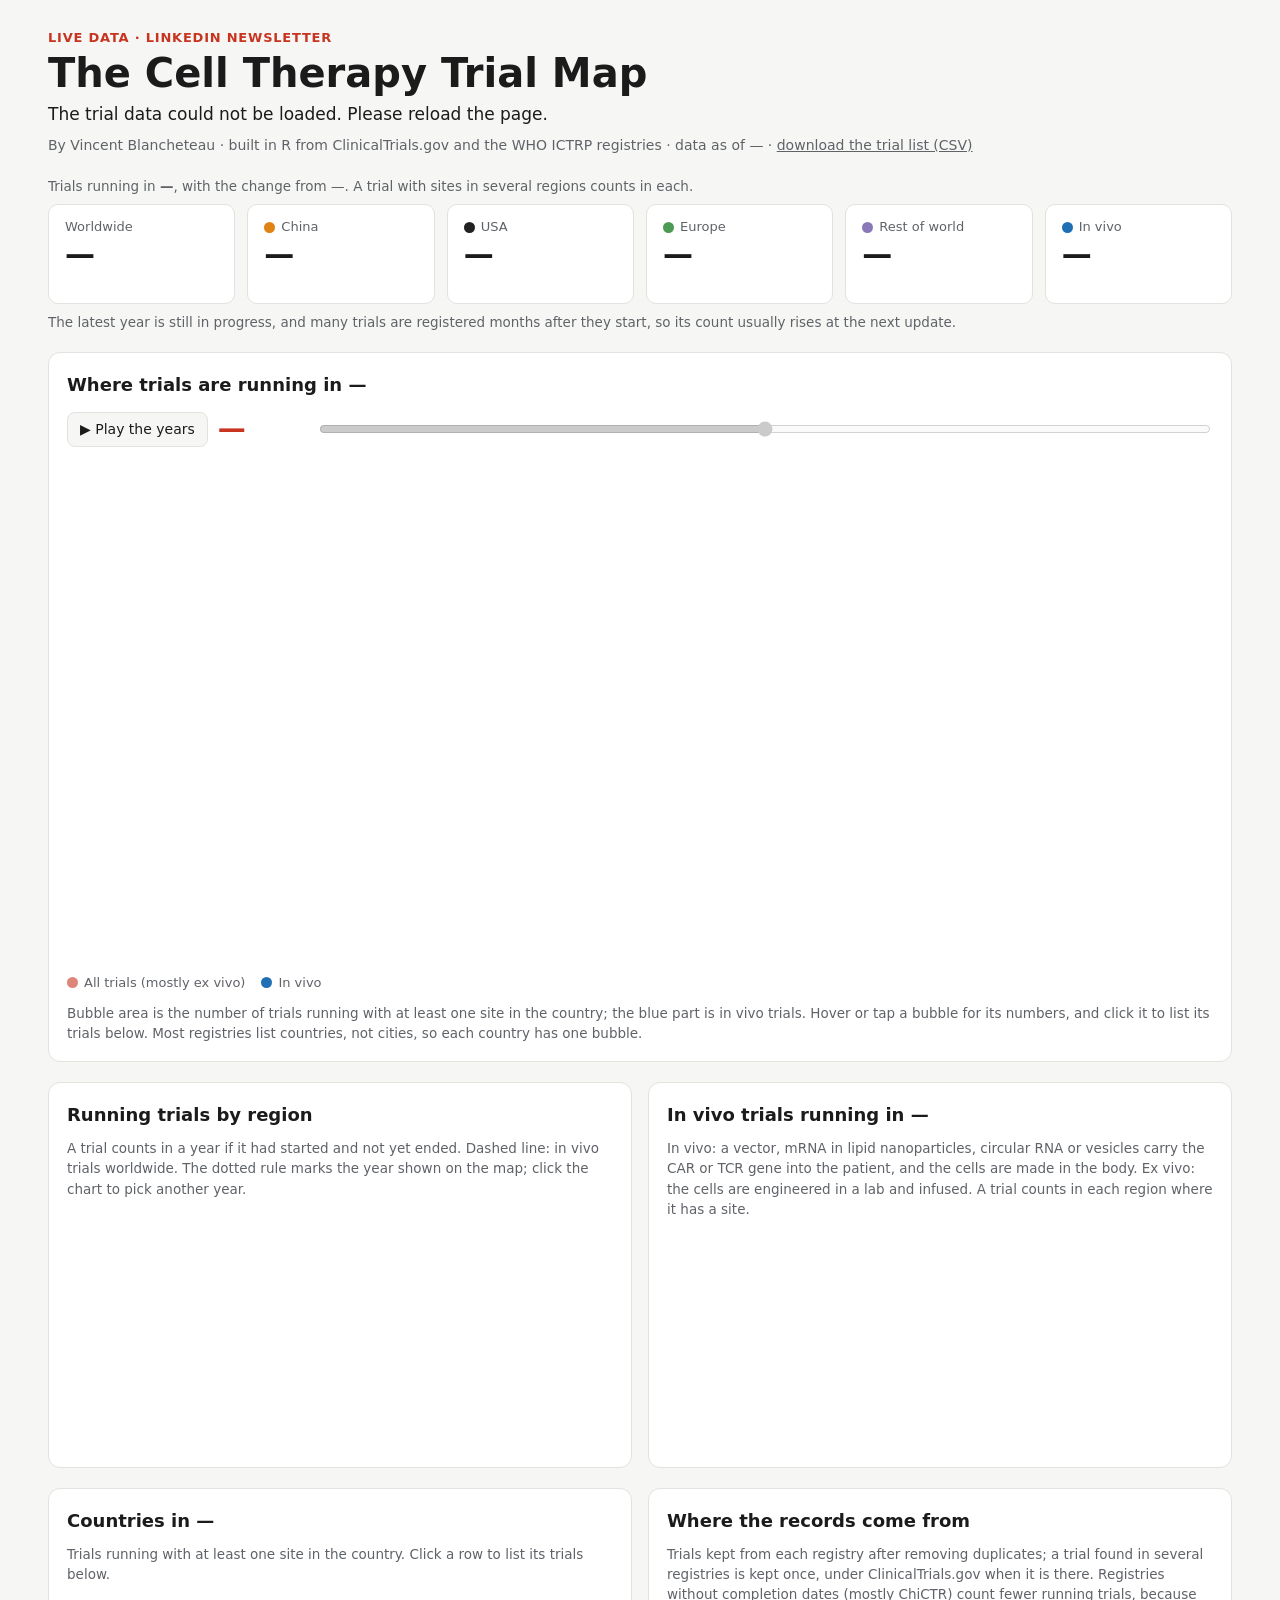
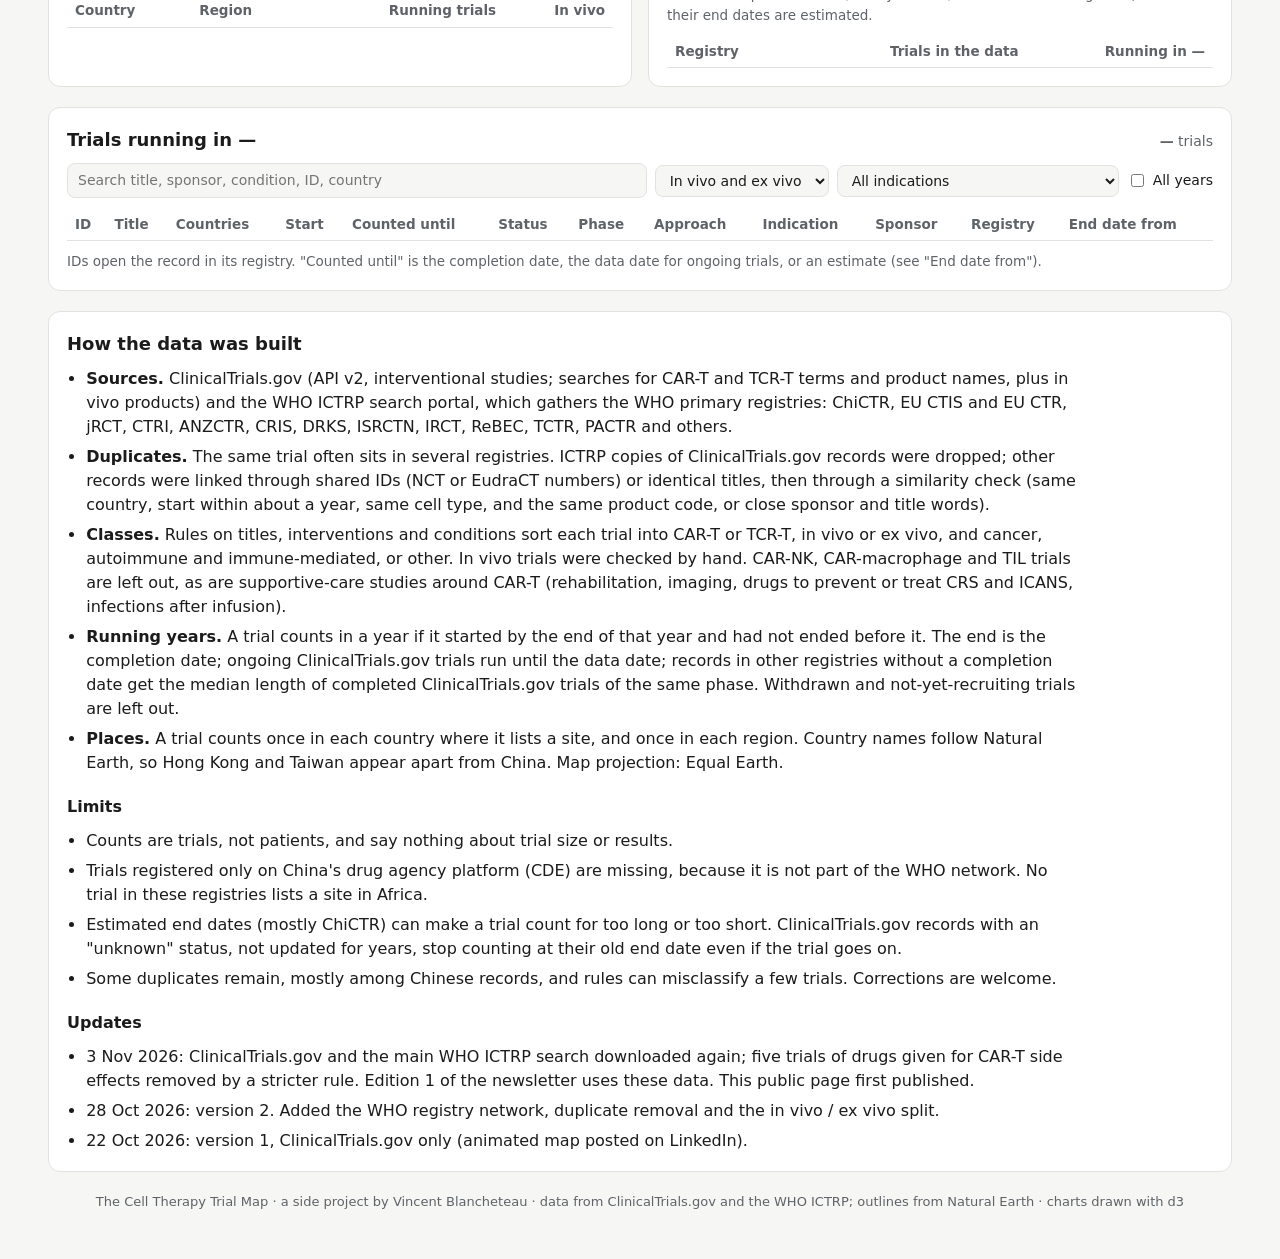
==== index.html @ 8cc2ed51 "Add files via upload" ====
<!doctype html>
<html lang="en">
<head>
<meta charset="utf-8">
<meta name="viewport" content="width=device-width, initial-scale=1, viewport-fit=cover">
<title>The Cell Therapy Trial Map</title>
<meta name="description" content="CAR-T and TCR-T trials worldwide since 2008, from ClinicalTrials.gov and the WHO ICTRP registries: an interactive map, charts and the full trial list, updated monthly.">
<meta property="og:title" content="The Cell Therapy Trial Map – live data">
<meta property="og:description" content="Every CAR-T and TCR-T trial in the map, by year, country and registry. Updated with each edition of the LinkedIn newsletter.">
<meta property="og:type" content="website">
<style>
  :root {
    --bg: #f6f6f4; --panel: #ffffff; --fg: #1b1b1b; --muted: #5f6368; --line: #e2e2df;
    --land: #e5e5e3; --land-pick: #c4c4c0; --grid: #ececea; --axis: #b9b9b5; --tip: #ffffff;
    --all: #c8341f; --invivo: #1f6fb4;
    --china: #e08214; --usa: #222222; --europe: #4d9a54; --row: #8a78b8;
    --shadow: 0 4px 16px rgba(0, 0, 0, .12);
    --font: system-ui, -apple-system, "Segoe UI", Roboto, "Helvetica Neue", Arial, sans-serif;
  }
  @media (prefers-color-scheme: dark) {
    :root {
      --bg: #121212; --panel: #1c1c1c; --fg: #ececec; --muted: #a7a7a7; --line: #333333;
      --land: #2d2d2d; --land-pick: #4a4a4a; --grid: #2a2a2a; --axis: #555555; --tip: #262626;
      --all: #e0573f; --invivo: #4f97d8;
      --china: #f0a04b; --usa: #e2e2e2; --europe: #6cbf74; --row: #a898d6;
      --shadow: 0 4px 16px rgba(0, 0, 0, .5);
    }
  }
  * { box-sizing: border-box; }
  html { -webkit-text-size-adjust: 100%; }
  body { margin: 0; background: var(--bg); color: var(--fg); font-family: var(--font); font-size: 16px; line-height: 1.5; }
  a { color: inherit; }
  .page { max-width: 76rem; margin: 0 auto; padding: 28px 16px 48px; display: grid; gap: 20px; }
  .kicker { margin: 0; color: var(--all); font-weight: 700; font-size: 13px; letter-spacing: .06em; text-transform: uppercase; }
  h1 { margin: 2px 0 6px; font-size: clamp(28px, 4.5vw, 40px); line-height: 1.15; }
  .lede { margin: 0; max-width: 60rem; font-size: 17px; }
  .lede b { font-variant-numeric: tabular-nums; }
  .byline { margin: 8px 0 0; color: var(--muted); font-size: 14px; }
  .byline a { white-space: nowrap; }
  .note { margin: 0; color: var(--muted); font-size: 13.5px; line-height: 1.5; }
  .tiles { display: grid; grid-template-columns: repeat(auto-fit, minmax(min(100%, 9.5rem), 1fr)); gap: 12px; }
  .tile { background: var(--panel); border: 1px solid var(--line); border-radius: 10px; padding: 12px 16px; }
  .tile-label { display: flex; align-items: center; gap: 6px; color: var(--muted); font-size: 13px; }
  .tile-value { font-size: 30px; font-weight: 650; line-height: 1.15; font-variant-numeric: tabular-nums; }
  .tile-delta { color: var(--muted); font-size: 13px; font-variant-numeric: tabular-nums; }
  .card { background: var(--panel); border: 1px solid var(--line); border-radius: 12px; padding: 18px; display: grid; gap: 10px; align-content: start; min-width: 0; }
  .card-head { display: flex; flex-wrap: wrap; justify-content: space-between; align-items: baseline; gap: 8px; }
  h2 { margin: 0; font-size: 18px; font-weight: 650; }
  h3 { margin: 10px 0 0; font-size: 16px; font-weight: 650; }
  .grid2 { display: grid; grid-template-columns: repeat(auto-fit, minmax(min(100%, 24rem), 1fr)); gap: 16px; }
  .controls { display: flex; flex-wrap: wrap; align-items: center; gap: 10px; }
  .btn { font: inherit; font-size: 14px; color: var(--fg); background: var(--bg); border: 1px solid var(--line); border-radius: 8px; padding: 6px 12px; cursor: pointer; }
  .btn:hover { border-color: var(--muted); }
  .year-big { font-size: 28px; font-weight: 700; color: var(--all); font-variant-numeric: tabular-nums; min-width: 3.2em; }
  .range { flex: 1 1 12rem; min-width: 10rem; accent-color: var(--all); }
  .picked { font-size: 14px; color: var(--muted); }
  .picked b { color: var(--fg); }
  h2 .picked { font-size: inherit; color: inherit; }
  .linkbtn { font: inherit; color: var(--fg); background: none; border: 0; padding: 0; text-decoration: underline; cursor: pointer; }
  .map { position: relative; }
  .map svg { display: block; width: 100%; height: auto; }
  .land { fill: var(--land); stroke: var(--panel); stroke-width: .6; }
  .land.is-picked { fill: var(--land-pick); }
  .bub circle { vector-effect: non-scaling-stroke; }
  .legend { display: flex; flex-wrap: wrap; align-items: center; gap: 4px 16px; color: var(--muted); font-size: 13px; }
  .legend span { display: inline-flex; align-items: center; gap: 6px; }
  .sw { display: inline-block; flex: none; width: 11px; height: 11px; border-radius: 50%; }
  .sw-line { display: inline-block; width: 18px; height: 0; border-top: 2.5px solid; }
  .sizes { display: inline-flex; align-items: flex-end; gap: 10px; }
  .tip { position: absolute; z-index: 5; pointer-events: none; display: none; background: var(--tip); border: 1px solid var(--line); border-radius: 8px; box-shadow: var(--shadow); padding: 6px 10px; font-size: 13px; line-height: 1.5; white-space: nowrap; }
  .tip-head { color: var(--muted); }
  .tip-row { display: flex; align-items: center; gap: 6px; font-variant-numeric: tabular-nums; }
  .tip-row .v { margin-left: auto; padding-left: 14px; font-weight: 650; }
  .lines { position: relative; min-height: 240px; }
  .lines svg { display: block; }
  .axis text { fill: var(--muted); font-size: 12px; font-variant-numeric: tabular-nums; }
  .end text { fill: var(--fg); font-size: 12.5px; font-weight: 600; font-variant-numeric: tabular-nums; }
  .gridline { stroke: var(--grid); }
  .baseline { stroke: var(--axis); }
  .rule { stroke: var(--muted); stroke-dasharray: 3 3; }
  .series { fill: none; stroke-width: 2.2; stroke-linecap: round; stroke-linejoin: round; }
  .series.dashed { stroke-dasharray: 5 4; stroke-linecap: butt; }
  .bars { display: grid; gap: 14px; }
  .bar-group { display: grid; gap: 5px; }
  .bar-title { color: var(--muted); font-size: 13px; }
  .bar-row { display: grid; grid-template-columns: minmax(7rem, 12rem) 1fr 2.6rem; align-items: center; gap: 10px; font-size: 14px; }
  .bar-track { height: 12px; }
  .bar { display: block; height: 100%; border-radius: 3px; background: var(--invivo); min-width: 1px; }
  .bar-val { text-align: right; font-variant-numeric: tabular-nums; }
  .scroll { max-height: 26rem; overflow: auto; -webkit-overflow-scrolling: touch; }
  .scroll.tall { max-height: 40rem; }
  table { width: 100%; border-collapse: collapse; font-size: 13.5px; font-variant-numeric: tabular-nums; }
  th { position: sticky; top: 0; z-index: 1; background: var(--panel); text-align: left; font-weight: 600; color: var(--muted); padding: 6px 8px; border-bottom: 1px solid var(--line); white-space: nowrap; }
  td { padding: 6px 8px; border-bottom: 1px solid var(--line); vertical-align: top; }
  .num { text-align: right; }
  .pick tbody tr { cursor: pointer; }
  .pick tbody tr:hover { background: color-mix(in srgb, var(--fg) 5%, transparent); }
  tr.is-picked { background: color-mix(in srgb, var(--all) 12%, transparent); }
  .cellbar { display: inline-block; height: 8px; margin-left: 8px; border-radius: 2px; background: var(--all); opacity: .55; vertical-align: middle; }
  .sort { font: inherit; color: inherit; background: none; border: 0; padding: 0; cursor: pointer; }
  .sort:hover { color: var(--fg); }
  .filters { display: flex; flex-wrap: wrap; align-items: center; gap: 8px; }
  .input { font: inherit; font-size: 14px; color: var(--fg); background: var(--bg); border: 1px solid var(--line); border-radius: 8px; padding: 6px 10px; }
  .search { flex: 1 1 14rem; min-width: 0; }
  .check { display: inline-flex; align-items: center; gap: 6px; font-size: 14px; }
  .count { color: var(--muted); font-size: 14px; }
  .trials { container-type: inline-size; }
  .ttable td:nth-child(2) { min-width: 16rem; max-width: 30rem; }
  .ttable td:nth-child(3) { min-width: 8rem; max-width: 14rem; }
  .ttable td:nth-child(10) { min-width: 10rem; max-width: 16rem; }
  .ttable td:nth-child(4), .ttable td:nth-child(5) { white-space: nowrap; }
  @container (max-width: 46rem) {
    .ttable :is(th, td):is(:nth-child(5), :nth-child(6), :nth-child(7), :nth-child(10), :nth-child(11), :nth-child(12)) { display: none; }
  }
  .method p, .method li { max-width: 62rem; }
  .method p { margin: 0; }
  .method ul { margin: 0; padding-left: 1.2rem; display: grid; gap: 6px; }
  .loading { color: var(--muted); font-size: 14px; }
  footer { color: var(--muted); font-size: 13px; text-align: center; }
  @media (max-width: 560px) {
    .card { padding: 14px; }
    .tile-value { font-size: 26px; }
    .lede { font-size: 16px; }
  }
</style>
</head>
<body>
<main class="page">
  <header id="summary">
    <p class="kicker">Live data · LinkedIn newsletter</p>
    <h1>The Cell Therapy Trial Map</h1>
    <p class="lede" id="lede"><span class="loading">Loading the trial data…</span></p>
    <p class="byline">By Vincent Blancheteau · built in R from ClinicalTrials.gov and the WHO ICTRP registries · data as of <span id="data-date">—</span><span id="newsletter-link" hidden> · <a href="#">subscribe to the newsletter on LinkedIn</a></span> · <a href="data/trials.csv" download>download the trial list (CSV)</a></p>
  </header>

  <section id="figures" aria-label="Running trials">
    <p class="note" style="margin-bottom:8px">Trials running in <b id="w-year">—</b>, with the change from <span id="w-prev">—</span>. A trial with sites in several regions counts in each.</p>
    <div class="tiles">
      <div class="tile"><div class="tile-label">Worldwide</div><div class="tile-value" data-k="world">—</div><div class="tile-delta" data-d="world">&nbsp;</div></div>
      <div class="tile"><div class="tile-label"><i class="sw" style="background:var(--china)"></i>China</div><div class="tile-value" data-k="china">—</div><div class="tile-delta" data-d="china">&nbsp;</div></div>
      <div class="tile"><div class="tile-label"><i class="sw" style="background:var(--usa)"></i>USA</div><div class="tile-value" data-k="usa">—</div><div class="tile-delta" data-d="usa">&nbsp;</div></div>
      <div class="tile"><div class="tile-label"><i class="sw" style="background:var(--europe)"></i>Europe</div><div class="tile-value" data-k="europe">—</div><div class="tile-delta" data-d="europe">&nbsp;</div></div>
      <div class="tile"><div class="tile-label"><i class="sw" style="background:var(--row)"></i>Rest of world</div><div class="tile-value" data-k="rest_of_world">—</div><div class="tile-delta" data-d="rest_of_world">&nbsp;</div></div>
      <div class="tile"><div class="tile-label"><i class="sw" style="background:var(--invivo)"></i>In vivo</div><div class="tile-value" data-k="in_vivo">—</div><div class="tile-delta" data-d="in_vivo">&nbsp;</div></div>
    </div>
    <p class="note" style="margin-top:8px">The latest year is still in progress, and many trials are registered months after they start, so its count usually rises at the next update.</p>
  </section>

  <section class="card" id="map">
    <div class="card-head">
      <h2>Where trials are running in <span class="sel-year">—</span></h2>
      <span class="picked" hidden>Trial list below: <b class="sel-country">—</b> · <button class="linkbtn clear-country" type="button">show all countries</button></span>
    </div>
    <div class="controls">
      <button class="btn" id="play" type="button" aria-pressed="false"><span id="play-go">▶ Play the years</span><span id="play-stop" hidden>❚❚ Pause</span></button>
      <span class="year-big sel-year">—</span>
      <input class="range" id="year" type="range" step="1" aria-label="Year shown" disabled>
    </div>
    <div class="map" id="map-box">
      <svg id="map-svg" viewBox="0 0 1000 439" role="img" aria-label="World map of running CAR-T and TCR-T trials per country"><g id="land"></g><g id="bubbles"></g></svg>
      <div class="tip" id="map-tip"></div>
    </div>
    <div class="legend">
      <span><i class="sw" style="background:var(--all);opacity:.6"></i>All trials (mostly ex vivo)</span>
      <span><i class="sw" style="background:var(--invivo)"></i>In vivo</span>
      <span class="sizes" id="sizes"></span>
    </div>
    <p class="note">Bubble area is the number of trials running with at least one site in the country; the blue part is in vivo trials. Hover or tap a bubble for its numbers, and click it to list its trials below. Most registries list countries, not cities, so each country has one bubble.</p>
  </section>

  <div class="grid2">
    <section class="card" id="regions">
      <h2>Running trials by region</h2>
      <p class="note">A trial counts in a year if it had started and not yet ended. Dashed line: in vivo trials worldwide. The dotted rule marks the year shown on the map; click the chart to pick another year.</p>
      <div class="lines" id="lines"></div>
    </section>
    <section class="card" id="in-vivo">
      <h2>In vivo trials running in <span class="sel-year">—</span></h2>
      <p class="note">In vivo: a vector, mRNA in lipid nanoparticles, circular RNA or vesicles carry the CAR or TCR gene into the patient, and the cells are made in the body. Ex vivo: the cells are engineered in a lab and infused. A trial counts in each region where it has a site.</p>
      <p class="note" id="no-invivo" hidden>No in vivo trial was running in this year.</p>
      <div class="bars" id="invivo"></div>
    </section>
  </div>

  <div class="grid2">
    <section class="card" id="countries">
      <h2>Countries in <span class="sel-year">—</span></h2>
      <p class="note">Trials running with at least one site in the country. Click a row to list its trials below.</p>
      <div class="scroll">
        <table class="pick" id="ctable">
          <thead><tr><th>Country</th><th>Region</th><th class="num">Running trials</th><th class="num">In vivo</th></tr></thead>
          <tbody></tbody>
        </table>
      </div>
    </section>
    <section class="card" id="registries">
      <h2>Where the records come from</h2>
      <p class="note">Trials kept from each registry after removing duplicates; a trial found in several registries is kept once, under ClinicalTrials.gov when it is there. Registries without completion dates (mostly ChiCTR) count fewer running trials, because their end dates are estimated.</p>
      <div class="scroll">
        <table id="rtable">
          <thead><tr><th>Registry</th><th class="num">Trials in the data</th><th class="num">Running in <span class="sel-year">—</span></th></tr></thead>
          <tbody></tbody>
        </table>
      </div>
    </section>
  </div>

  <section class="card trials" id="trials">
    <div class="card-head">
      <h2><span id="when-year">Trials running in <span class="sel-year">—</span></span><span id="when-all" hidden>All trials in the data</span><span class="picked" hidden>, <span class="sel-country">—</span></span></h2>
      <span class="count"><b id="tcount">—</b> trials</span>
    </div>
    <div class="filters">
      <input class="input search" id="q" type="search" placeholder="Search title, sponsor, condition, ID, country" aria-label="Search trials">
      <select class="input" id="approach" aria-label="Approach">
        <option value="">In vivo and ex vivo</option>
        <option value="In vivo">In vivo only</option>
        <option value="Ex vivo">Ex vivo only</option>
      </select>
      <select class="input" id="indication" aria-label="Indication">
        <option value="">All indications</option>
        <option value="Cancer">Cancer</option>
        <option value="Autoimmune &amp; immune-mediated">Autoimmune &amp; immune-mediated</option>
        <option value="Other">Other</option>
      </select>
      <label class="check"><input id="allyears" type="checkbox"> All years</label>
      <span class="picked" hidden><button class="linkbtn clear-country" type="button">Show all countries</button></span>
    </div>
    <div class="scroll tall">
      <table class="ttable" id="ttable">
        <thead><tr>
          <th aria-sort="none"><button class="sort" type="button" data-key="id">ID</button></th>
          <th aria-sort="none"><button class="sort" type="button" data-key="title">Title</button></th>
          <th aria-sort="none"><button class="sort" type="button" data-key="countries">Countries</button></th>
          <th aria-sort="descending"><button class="sort" type="button" data-key="start">Start</button></th>
          <th aria-sort="none"><button class="sort" type="button" data-key="end">Counted until</button></th>
          <th aria-sort="none"><button class="sort" type="button" data-key="status">Status</button></th>
          <th aria-sort="none"><button class="sort" type="button" data-key="phase">Phase</button></th>
          <th aria-sort="none"><button class="sort" type="button" data-key="approach">Approach</button></th>
          <th aria-sort="none"><button class="sort" type="button" data-key="indication">Indication</button></th>
          <th aria-sort="none"><button class="sort" type="button" data-key="sponsor">Sponsor</button></th>
          <th aria-sort="none"><button class="sort" type="button" data-key="registry">Registry</button></th>
          <th aria-sort="none"><button class="sort" type="button" data-key="end_rule">End date from</button></th>
        </tr></thead>
        <tbody></tbody>
      </table>
    </div>
    <p class="note">IDs open the record in its registry. "Counted until" is the completion date, the data date for ongoing trials, or an estimate (see "End date from").</p>
  </section>

  <section class="card method" id="method">
    <h2>How the data was built</h2>
    <ul>
      <li><b>Sources.</b> ClinicalTrials.gov (API v2, interventional studies; searches for CAR-T and TCR-T terms and product names, plus in vivo products) and the WHO ICTRP search portal, which gathers the WHO primary registries: ChiCTR, EU CTIS and EU CTR, jRCT, CTRI, ANZCTR, CRIS, DRKS, ISRCTN, IRCT, ReBEC, TCTR, PACTR and others.</li>
      <li><b>Duplicates.</b> The same trial often sits in several registries. ICTRP copies of ClinicalTrials.gov records were dropped; other records were linked through shared IDs (NCT or EudraCT numbers) or identical titles, then through a similarity check (same country, start within about a year, same cell type, and the same product code, or close sponsor and title words).</li>
      <li><b>Classes.</b> Rules on titles, interventions and conditions sort each trial into CAR-T or TCR-T, in vivo or ex vivo, and cancer, autoimmune and immune-mediated, or other. In vivo trials were checked by hand. CAR-NK, CAR-macrophage and TIL trials are left out, as are supportive-care studies around CAR-T (rehabilitation, imaging, drugs to prevent or treat CRS and ICANS, infections after infusion).</li>
      <li><b>Running years.</b> A trial counts in a year if it started by the end of that year and had not ended before it. The end is the completion date; ongoing ClinicalTrials.gov trials run until the data date; records in other registries without a completion date get the median length of completed ClinicalTrials.gov trials of the same phase. Withdrawn and not-yet-recruiting trials are left out.</li>
      <li><b>Places.</b> A trial counts once in each country where it lists a site, and once in each region. Country names follow Natural Earth, so Hong Kong and Taiwan appear apart from China. Map projection: Equal Earth.</li>
    </ul>
    <h3>Limits</h3>
    <ul>
      <li>Counts are trials, not patients, and say nothing about trial size or results.</li>
      <li>Trials registered only on China's drug agency platform (CDE) are missing, because it is not part of the WHO network. No trial in these registries lists a site in Africa.</li>
      <li>Estimated end dates (mostly ChiCTR) can make a trial count for too long or too short. ClinicalTrials.gov records with an "unknown" status, not updated for years, stop counting at their old end date even if the trial goes on.</li>
      <li>Some duplicates remain, mostly among Chinese records, and rules can misclassify a few trials. Corrections are welcome.</li>
    </ul>
    <h3>Updates</h3>
    <ul>
      <li>3 Nov 2026: ClinicalTrials.gov and the main WHO ICTRP search downloaded again; five trials of drugs given for CAR-T side effects removed by a stricter rule. Edition 1 of the newsletter uses these data. This public page first published.</li>
      <li>28 Oct 2026: version 2. Added the WHO registry network, duplicate removal and the in vivo / ex vivo split.</li>
      <li>22 Oct 2026: version 1, ClinicalTrials.gov only (animated map posted on LinkedIn).</li>
    </ul>
  </section>

  <footer>The Cell Therapy Trial Map · a side project by Vincent Blancheteau · data from ClinicalTrials.gov and the WHO ICTRP; outlines from Natural Earth · charts drawn with d3</footer>
</main>

<script src="d3.min.js"></script>
<script>
/* Paste the address of the newsletter on LinkedIn between the quotes to show a "subscribe" link. */
const NEWSLETTER_URL = "";

(() => {
  "use strict";
  const FIRST_YEAR = 2008;
  const fmt = d3.format(",");
  const signed = (v) => (v > 0 ? "+" : v < 0 ? "−" : "±") + fmt(Math.abs(v));
  const REGIONS = [["China", "china"], ["USA", "usa"], ["Europe", "europe"], ["Rest of world", "rest_of_world"]];
  const COLOR = { China: "var(--china)", USA: "var(--usa)", Europe: "var(--europe)", "Rest of world": "var(--row)", "In vivo": "var(--invivo)" };
  const $ = (s) => document.querySelector(s);
  const $$ = (s) => [...document.querySelectorAll(s)];
  const reduced = () => window.matchMedia("(prefers-reduced-motion: reduce)").matches;

  const S = { year: null, country: null, q: "", approach: "", indication: "", allyears: false, sort: { key: "start", dir: -1 }, playing: false };
  let D = null; // computed data

  /* ---------- Calculations (same rules as the R script) ---------- */
  function compute(trials, world) {
    const region = new Map(world.map((c) => [c.country, c.region]));
    const where = new Map(world.filter((c) => c.x !== "").map((c) => [c.country, { x: +c.x, y: +c.y }]));
    const T = trials.map((r) => {
      const countries = r.countries ? r.countries.split("; ") : [];
      return { ...r, from: +r.start_year, to: +r.end_year, countryList: countries, regions: new Set(countries.map((c) => region.get(c))) };
    });
    const last = d3.max(T, (t) => t.to);
    const years = d3.range(FIRST_YEAR, last + 1);
    const byYear = years.map((year) => {
      const run = T.filter((t) => t.from <= year && t.to >= year);
      const n = (f) => run.filter(f).length;
      return {
        year, world: run.length,
        china: n((t) => t.regions.has("China")), usa: n((t) => t.regions.has("USA")),
        europe: n((t) => t.regions.has("Europe")), rest_of_world: n((t) => t.regions.has("Rest of world")),
        in_vivo: n((t) => t.approach === "In vivo"),
        countries: new Set(run.flatMap((t) => t.countryList)).size,
      };
    });
    const countryYear = [];
    for (const year of years) {
      const all = new Map(), iv = new Map();
      for (const t of T) {
        if (t.from > year || t.to < year) continue;
        for (const c of new Set(t.countryList)) {
          all.set(c, (all.get(c) || 0) + 1);
          if (t.approach === "In vivo") iv.set(c, (iv.get(c) || 0) + 1);
        }
      }
      for (const [country, n] of all) countryYear.push({ year, country, region: region.get(country), all: n, in_vivo: iv.get(country) || 0 });
    }
    const groups = [["Where", ["Worldwide", "China", "USA", "Europe", "Rest of world"]],
                    ["Indication", ["Cancer", "Autoimmune & immune-mediated", "Other"]],
                    ["Cell type", ["CAR-T", "TCR-T"]]];
    const ivT = T.filter((t) => t.approach === "In vivo").map((t) => ({ from: t.from, to: t.to, labels: new Set(["Worldwide", t.indication, t.modality, ...t.regions]) }));
    const inVivo = [];
    for (const year of years) {
      const run = ivT.filter((t) => t.from <= year && t.to >= year);
      if (!run.length) continue;
      for (const [group, labels] of groups) for (const label of labels) inVivo.push({ year, group, label, trials: run.filter((t) => t.labels.has(label)).length });
    }
    const names = [...new Set(T.map((t) => t.registry))];
    const registries = [];
    for (const year of years) for (const registry of names) {
      const own = T.filter((t) => t.registry === registry);
      registries.push({ year, registry, in_data: own.length, running: own.filter((t) => t.from <= year && t.to >= year).length });
    }
    const now = byYear[byYear.length - 1], before = byYear[byYear.length - 2];
    const chinaLeads = now.china > now.usa;
    const leads = (y) => (chinaLeads ? y.china > y.usa : y.usa > y.china);
    let i = byYear.length - 1;
    while (i > 0 && leads(byYear[i - 1])) i--;
    const dataDate = T.filter((t) => t.end_rule === "ongoing: until today").map((t) => t.end).sort().pop();
    return { T, world, where, years, byYear, countryYear, inVivo, registries, now, before,
             leader: chinaLeads ? "China" : "the USA", runnerUp: chinaLeads ? "the USA" : "China", leaderSince: byYear[i].year, dataDate,
             maxAll: d3.max(countryYear, (r) => r.all) };
  }

  /* ---------- Helpers ---------- */
  const year = () => (D && D.years.includes(S.year) ? S.year : D ? D.years[D.years.length - 1] : null);
  const el = (tag, props = {}, ...kids) => { const e = document.createElement(tag); Object.assign(e, props); e.append(...kids); return e; };
  function tip(box, node, head, rows, x, y) {
    node.replaceChildren(el("div", { className: "tip-head", textContent: head }),
      ...rows.map(([color, name, value]) => {
        const r = el("div", { className: "tip-row" });
        if (color) { const s = el("i", { className: "sw" }); s.style.background = color; r.append(s); }
        r.append(el("span", { textContent: name }), el("span", { className: "v", textContent: value }));
        return r;
      }));
    node.style.display = "block";
    const w = node.offsetWidth, h = node.offsetHeight, bw = box.clientWidth, bh = box.clientHeight;
    let left = x + 14; if (left + w > bw) left = Math.max(0, x - 14 - w);
    let topY = y + 12; if (topY + h > bh) topY = Math.max(0, bh - h);
    node.style.left = left + "px"; node.style.top = topY + "px";
  }
  function setHash() {
    const p = new URLSearchParams();
    if (S.year && D && S.year !== D.years[D.years.length - 1]) p.set("year", S.year);
    if (S.country) p.set("country", S.country);
    const h = p.toString();
    history.replaceState(null, "", h ? "#" + h : location.pathname + location.search);
  }
  function readHash() {
    const p = new URLSearchParams(location.hash.slice(1));
    if (p.get("year")) S.year = +p.get("year");
    if (p.get("country")) S.country = p.get("country");
  }
  function set(patch) { Object.assign(S, patch); setHash(); update(); }

  /* ---------- Static parts ---------- */
  function renderSummary() {
    const n = D.now, b = D.before;
    $("#lede").replaceChildren(
      "In ", el("b", { textContent: n.year }), ", ", el("b", { textContent: fmt(n.world) }),
      " CAR-T and TCR-T trials are running, with sites in ", el("b", { textContent: n.countries }), " countries. Since ",
      el("b", { textContent: D.leaderSince }), ", ", el("b", { textContent: D.leader }), " has had more running trials than ",
      el("b", { textContent: D.runnerUp }), " every year. In vivo trials, where the engineered cells are made inside the patient's body, number ",
      el("b", { textContent: fmt(n.in_vivo) }), ", against ", el("b", { textContent: fmt(b.in_vivo) }), " a year earlier.");
    $("#data-date").textContent = D.dataDate ? d3.utcFormat("%-d %b %Y")(new Date(D.dataDate)) : "—";
    $("#w-year").textContent = n.year; $("#w-prev").textContent = b.year;
    for (const t of $$("[data-k]")) t.textContent = fmt(n[t.dataset.k]);
    for (const t of $$("[data-d]")) t.textContent = signed(n[t.dataset.d] - b[t.dataset.d]);
    if (NEWSLETTER_URL) { const s = $("#newsletter-link"); s.hidden = false; s.querySelector("a").href = NEWSLETTER_URL; }
    const r = $("#year"); r.min = D.years[0]; r.max = D.years[D.years.length - 1]; r.disabled = false;
    $("#land").replaceChildren();
    d3.select("#land").selectAll("path").data(D.world.filter((c) => c.path)).join("path").attr("class", "land").attr("d", (c) => c.path);
  }

  /* ---------- Map ---------- */
  const rScale = () => d3.scaleSqrt([0, D.maxAll], [0, 34]);
  let mapPts = [];
  function renderMap() {
    const y = year(), r = rScale();
    d3.select("#land").selectAll("path").classed("is-picked", (c) => c.country === S.country);
    const rows = D.countryYear.filter((d) => d.year === y && D.where.has(d.country))
      .map((d) => ({ ...d, ...D.where.get(d.country), r: r(d.all), ri: r(d.in_vivo) }))
      .sort((a, b) => b.all - a.all);
    mapPts = rows;
    const dur = reduced() ? 0 : 450;
    const g = d3.select("#bubbles").selectAll("g.bub").data(rows, (d) => d.country).join((enter) => {
      const ge = enter.append("g").attr("class", "bub");
      ge.append("circle").attr("class", "all").attr("r", 0);
      ge.append("circle").attr("class", "iv").attr("r", 0);
      return ge;
    }).attr("transform", (d) => `translate(${d.x},${d.y})`);
    g.select(".all").style("fill", "var(--all)").style("fill-opacity", 0.5)
      .style("stroke", (d) => (d.country === S.country ? "var(--fg)" : "none")).attr("stroke-width", 2)
      .transition().duration(dur).attr("r", (d) => d.r);
    g.select(".iv").style("fill", "var(--invivo)").style("fill-opacity", 0.95).transition().duration(dur).attr("r", (d) => d.ri);
    renderSizes();
  }
  function renderSizes() {
    const k = ($("#map-svg").getBoundingClientRect().width || 1000) / 1000, r = rScale();
    const box = $("#sizes"); box.replaceChildren(el("span", { textContent: "Bubble area:" }));
    for (const v of [10, 100, 500].filter((v) => v <= D.maxAll)) {
      const rr = Math.max(1.5, r(v) * k), s = d3.create("svg").attr("width", 2 * rr + 2).attr("height", 2 * rr + 2);
      s.append("circle").attr("cx", rr + 1).attr("cy", rr + 1).attr("r", rr).style("fill", "var(--all)").style("fill-opacity", 0.5);
      const wrap = el("span"); wrap.append(s.node(), el("span", { textContent: fmt(v) })); box.append(wrap);
    }
  }
  function mapHit(event) {
    const svg = $("#map-svg"), [px, py] = d3.pointer(event, svg);
    const k = svg.getBoundingClientRect().width / 1000 || 1;
    let best = null, gap = Infinity;
    for (const p of mapPts) { const d = Math.hypot(p.x - px, p.y - py) - p.r; if (d < gap) { gap = d; best = p; } }
    return best && gap <= 14 / k ? best : null;
  }
  function bindMap() {
    const svg = $("#map-svg"), box = $("#map-box"), node = $("#map-tip");
    svg.addEventListener("pointermove", (e) => {
      const p = mapHit(e);
      if (!p) { node.style.display = "none"; svg.style.cursor = ""; return; }
      svg.style.cursor = "pointer";
      const [x, y] = d3.pointer(e, box);
      tip(box, node, `${p.country} · ${p.year}`, [["var(--all)", "Running trials", fmt(p.all)], ["var(--invivo)", "In vivo", fmt(p.in_vivo)]], x, y);
    });
    svg.addEventListener("pointerleave", () => { node.style.display = "none"; });
    svg.addEventListener("click", (e) => { const p = mapHit(e); if (p) { stop(); set({ country: S.country === p.country ? null : p.country }); } });
  }

  /* ---------- Lines by region ---------- */
  function renderLines() {
    const box = $("#lines"), data = D.byYear, y0sel = year();
    const series = REGIONS.map(([name, key]) => ({ name, key, color: COLOR[name], values: data }));
    const first = data.findIndex((d) => d.in_vivo > 0);
    if (first >= 0) series.push({ name: "In vivo (world)", key: "in_vivo", color: COLOR["In vivo"], dashed: true, values: data.slice(Math.max(0, first - 1)) });
    const W = Math.max(280, box.clientWidth || 600), H = Math.round(Math.min(340, Math.max(240, W * 0.5)));
    box.replaceChildren();
    const svg = d3.select(box).append("svg").attr("width", "100%").attr("viewBox", `0 0 ${W} ${H}`).attr("role", "img").attr("aria-label", "Running trials by region and year");
    const y0 = 10, bottom = 26;
    const yMax = d3.max(data, (d) => Math.max(d.china, d.usa, d.europe, d.rest_of_world)) || 1;
    const yS = d3.scaleLinear([0, yMax * 1.05], [H - bottom, y0]).nice();
    const ticks = yS.ticks(5);
    const probe = svg.append("g");
    const width = (cls, text) => probe.append("g").attr("class", cls).append("text").text(text).node().getComputedTextLength();
    const tickW = d3.max(ticks, (t) => width("axis", fmt(t)));
    const ends = series.map((s) => { const v = s.values[s.values.length - 1][s.key]; return { s, v, text: `${s.name} ${fmt(v)}` }; });
    const endW = d3.max(ends, (e) => width("end", e.text));
    probe.remove();
    const left = tickW + 10, right = endW + 26;
    const xS = d3.scaleLinear([data[0].year, data[data.length - 1].year], [left, W - right]);
    const g = svg.append("g").attr("class", "axis");
    for (const t of ticks) {
      g.append("line").attr("class", t === 0 ? "baseline" : "gridline").attr("x1", left).attr("x2", W - right).attr("y1", yS(t)).attr("y2", yS(t));
      g.append("text").attr("x", left - 6).attr("y", yS(t)).attr("dy", "0.32em").attr("text-anchor", "end").text(fmt(t));
    }
    const yrs = data.map((d) => d.year), step = Math.max(1, Math.ceil((yrs.length * 40) / Math.max(1, W - left - right)));
    yrs.filter((v, i) => (yrs.length - 1 - i) % step === 0).forEach((v) => g.append("text").attr("x", xS(v)).attr("y", H - 6).attr("text-anchor", "middle").text(v));
    if (y0sel != null) svg.append("line").attr("class", "rule").attr("x1", xS(y0sel)).attr("x2", xS(y0sel)).attr("y1", y0).attr("y2", H - bottom);
    for (const s of series) {
      svg.append("path").attr("class", "series" + (s.dashed ? " dashed" : "")).style("stroke", s.color)
        .attr("d", d3.line().x((d) => xS(d.year)).y((d) => yS(d[s.key]))(s.values));
      const row = s.values.find((d) => d.year === y0sel);
      if (row) svg.append("circle").attr("cx", xS(y0sel)).attr("cy", yS(row[s.key])).attr("r", 3.5).style("fill", s.color);
    }
    const gap = 15, placed = ends.map((e) => ({ ...e, ly: yS(e.v) })).sort((a, b) => a.ly - b.ly);
    for (let i = 1; i < placed.length; i++) placed[i].ly = Math.max(placed[i].ly, placed[i - 1].ly + gap);
    const over = placed.length ? placed[placed.length - 1].ly - (H - bottom) : 0;
    if (over > 0) placed.forEach((p) => { p.ly -= over; });
    for (let i = placed.length - 2; i >= 0; i--) placed[i].ly = Math.min(placed[i].ly, placed[i + 1].ly - gap);
    const eg = svg.append("g").attr("class", "end");
    for (const p of placed) {
      const x0 = W - right + 6;
      eg.append("line").attr("x1", x0).attr("x2", x0 + 10).attr("y1", p.ly).attr("y2", p.ly).style("stroke", p.s.color).attr("stroke-width", 2.2).attr("stroke-dasharray", p.s.dashed ? "3 2" : null);
      eg.append("text").attr("x", x0 + 14).attr("y", p.ly).attr("dy", "0.32em").text(p.text);
    }
    const hover = svg.append("g").style("display", "none").style("pointer-events", "none");
    const node = el("div", { className: "tip" }); box.append(node);
    const nearest = (e) => Math.max(yrs[0], Math.min(yrs[yrs.length - 1], Math.round(xS.invert(d3.pointer(e, svg.node())[0]))));
    svg.append("rect").attr("x", left).attr("y", y0).attr("width", Math.max(0, W - left - right)).attr("height", H - y0 - bottom)
      .attr("fill", "transparent").style("cursor", "pointer")
      .on("pointermove", (e) => {
        const yr = nearest(e), row = data.find((d) => d.year === yr);
        hover.style("display", null).selectAll("*").remove();
        hover.append("line").attr("x1", xS(yr)).attr("x2", xS(yr)).attr("y1", y0).attr("y2", H - bottom).style("stroke", "var(--axis)");
        const items = [];
        for (const s of series) {
          const r = s.values.find((d) => d.year === yr); if (!r) continue;
          hover.append("circle").attr("cx", xS(yr)).attr("cy", yS(r[s.key])).attr("r", 4).style("fill", s.color).style("stroke", "var(--panel)").attr("stroke-width", 1.5);
          items.push([s.color, s.name, fmt(r[s.key])]);
        }
        tip(box, node, String(yr), [[null, "Worldwide", fmt(row.world)], ...items], xS(yr), y0);
      })
      .on("pointerleave", () => { hover.style("display", "none"); node.style.display = "none"; })
      .on("click", (e) => { stop(); set({ year: nearest(e) }); });
  }

  /* ---------- In vivo bars ---------- */
  function renderInvivo() {
    const box = $("#invivo"), y = year(), rows = D.inVivo.filter((r) => r.year === y);
    $("#no-invivo").hidden = rows.length > 0;
    box.replaceChildren();
    const max = d3.max(rows, (r) => r.trials) || 1;
    for (const group of [...new Set(rows.map((r) => r.group))]) {
      const gEl = el("div", { className: "bar-group" }, el("div", { className: "bar-title", textContent: group }));
      for (const r of rows.filter((x) => x.group === group)) {
        const bar = el("span", { className: "bar" }); bar.style.width = (r.trials / max) * 100 + "%";
        gEl.append(el("div", { className: "bar-row" }, el("span", { textContent: r.label }), el("span", { className: "bar-track" }, bar), el("span", { className: "bar-val", textContent: fmt(r.trials) })));
      }
      box.append(gEl);
    }
  }

  /* ---------- Tables ---------- */
  const td = (text, cls) => el("td", { textContent: text, className: cls || "" });
  function renderCountries() {
    const y = year(), rows = D.countryYear.filter((r) => r.year === y).sort((a, b) => b.all - a.all || a.country.localeCompare(b.country));
    const max = d3.max(rows, (r) => r.all) || 1, tb = $("#ctable tbody"); tb.replaceChildren();
    for (const r of rows) {
      const tr = el("tr"); tr.dataset.country = r.country; if (r.country === S.country) tr.className = "is-picked";
      const bar = el("span", { className: "cellbar" }); bar.style.width = (r.all / max) * 5 + "rem";
      const all = el("td", { className: "num" }, fmt(r.all), bar);
      tr.append(td(r.country), td(r.region), all, td(fmt(r.in_vivo), "num")); tb.append(tr);
    }
  }
  function renderRegistries() {
    const y = year(), rows = D.registries.filter((r) => r.year === y).sort((a, b) => b.in_data - a.in_data || a.registry.localeCompare(b.registry));
    const tb = $("#rtable tbody"); tb.replaceChildren();
    for (const r of rows) tb.append(el("tr", {}, td(r.registry), td(fmt(r.in_data), "num"), td(fmt(r.running), "num")));
  }
  const COLS = ["id", "title", "countries", "start", "end", "status", "phase", "approach", "indication", "sponsor", "registry", "end_rule"];
  function trialRows() {
    const y = year(), q = S.q.toLowerCase();
    const rows = D.T.filter((t) => (S.allyears || (t.from <= y && t.to >= y))
      && (!S.country || t.countryList.includes(S.country))
      && (!S.approach || t.approach === S.approach)
      && (!S.indication || t.indication === S.indication)
      && (!q || [t.id, t.title, t.sponsor, t.conditions, t.countries, t.registry].join(" ").toLowerCase().includes(q)));
    const { key, dir } = S.sort;
    return rows.sort((a, b) => dir * String(a[key] ?? "").localeCompare(String(b[key] ?? "")));
  }
  function recordUrl(t) {
    const id = t.id.split(" = ")[0];
    return t.registry === "ClinicalTrials.gov" ? `https://clinicaltrials.gov/study/${encodeURIComponent(id)}` : `https://trialsearch.who.int/Trial2.aspx?TrialID=${encodeURIComponent(id)}`;
  }
  function renderTrials() {
    const rows = trialRows(), tb = $("#ttable tbody"), frag = document.createDocumentFragment();
    $("#tcount").textContent = fmt(rows.length);
    for (const t of rows) {
      const tr = el("tr");
      for (const c of COLS) {
        if (c === "id") tr.append(el("td", {}, el("a", { href: recordUrl(t), target: "_blank", rel: "noopener noreferrer", textContent: t.id })));
        else tr.append(td(t[c] ?? ""));
      }
      frag.append(tr);
    }
    tb.replaceChildren(frag);
  }

  /* ---------- Update everything that depends on the choices ---------- */
  function update() {
    if (!D) return;
    const y = year();
    $$(".sel-year").forEach((e) => { e.textContent = y; });
    $$(".sel-country").forEach((e) => { e.textContent = S.country || "—"; });
    $$(".picked").forEach((e) => { e.hidden = !S.country; });
    $("#when-year").hidden = S.allyears; $("#when-all").hidden = !S.allyears;
    $("#year").value = y;
    renderMap(); renderLines(); renderInvivo(); renderCountries(); renderRegistries();
    if (!S.playing) renderTrials();
  }

  /* ---------- Play through the years ---------- */
  let timer = null;
  function setPlaying(on) { S.playing = on; $("#play").setAttribute("aria-pressed", on); $("#play-go").hidden = on; $("#play-stop").hidden = !on; }
  function stop() { if (timer) { clearInterval(timer); timer = null; } if (S.playing) { setPlaying(false); renderTrials(); } }
  function play() {
    if (timer) { stop(); return; }
    const ys = D.years; if (year() >= ys[ys.length - 1]) S.year = ys[0];
    setPlaying(true); set({});
    timer = setInterval(() => {
      const i = ys.indexOf(year());
      if (i < 0 || i >= ys.length - 1) { stop(); return; }
      set({ year: ys[i + 1] });
      if (i + 1 === ys.length - 1) stop();
    }, 900);
  }

  /* ---------- Controls ---------- */
  function bindControls() {
    $("#play").addEventListener("click", play);
    $("#year").addEventListener("input", (e) => { stop(); set({ year: +e.target.value }); });
    $$(".clear-country").forEach((b) => b.addEventListener("click", () => set({ country: null })));
    let qt; $("#q").addEventListener("input", (e) => { clearTimeout(qt); qt = setTimeout(() => { S.q = e.target.value.trim(); renderTrials(); }, 200); });
    $("#approach").addEventListener("change", (e) => { S.approach = e.target.value; renderTrials(); });
    $("#indication").addEventListener("change", (e) => { S.indication = e.target.value; renderTrials(); });
    $("#allyears").addEventListener("change", (e) => set({ allyears: e.target.checked }));
    $("#ctable").addEventListener("click", (e) => { const tr = e.target.closest("tr[data-country]"); if (tr) { stop(); set({ country: S.country === tr.dataset.country ? null : tr.dataset.country }); } });
    $$("#ttable .sort").forEach((b) => b.addEventListener("click", () => {
      const key = b.dataset.key;
      S.sort = { key, dir: S.sort.key === key ? -S.sort.dir : (key === "start" || key === "end" ? -1 : 1) };
      $$("#ttable th").forEach((th) => { const k = th.querySelector(".sort").dataset.key; th.setAttribute("aria-sort", k === key ? (S.sort.dir > 0 ? "ascending" : "descending") : "none"); });
      renderTrials();
    }));
    let rt; window.addEventListener("resize", () => { clearTimeout(rt); rt = setTimeout(() => { if (D) { renderLines(); renderSizes(); } }, 150); });
  }

  /* ---------- Start ---------- */
  bindControls(); bindMap(); readHash();
  Promise.all([d3.csv("data/trials.csv"), d3.csv("data/world.csv")]).then(([trials, world]) => {
    D = compute(trials, world);
    if (!D.years.includes(S.year)) S.year = null;
    renderSummary(); update();
  }).catch((err) => {
    $("#lede").textContent = "The trial data could not be loaded. Please reload the page.";
    console.error(err);
  });
})();
</script>
</body>
</html>
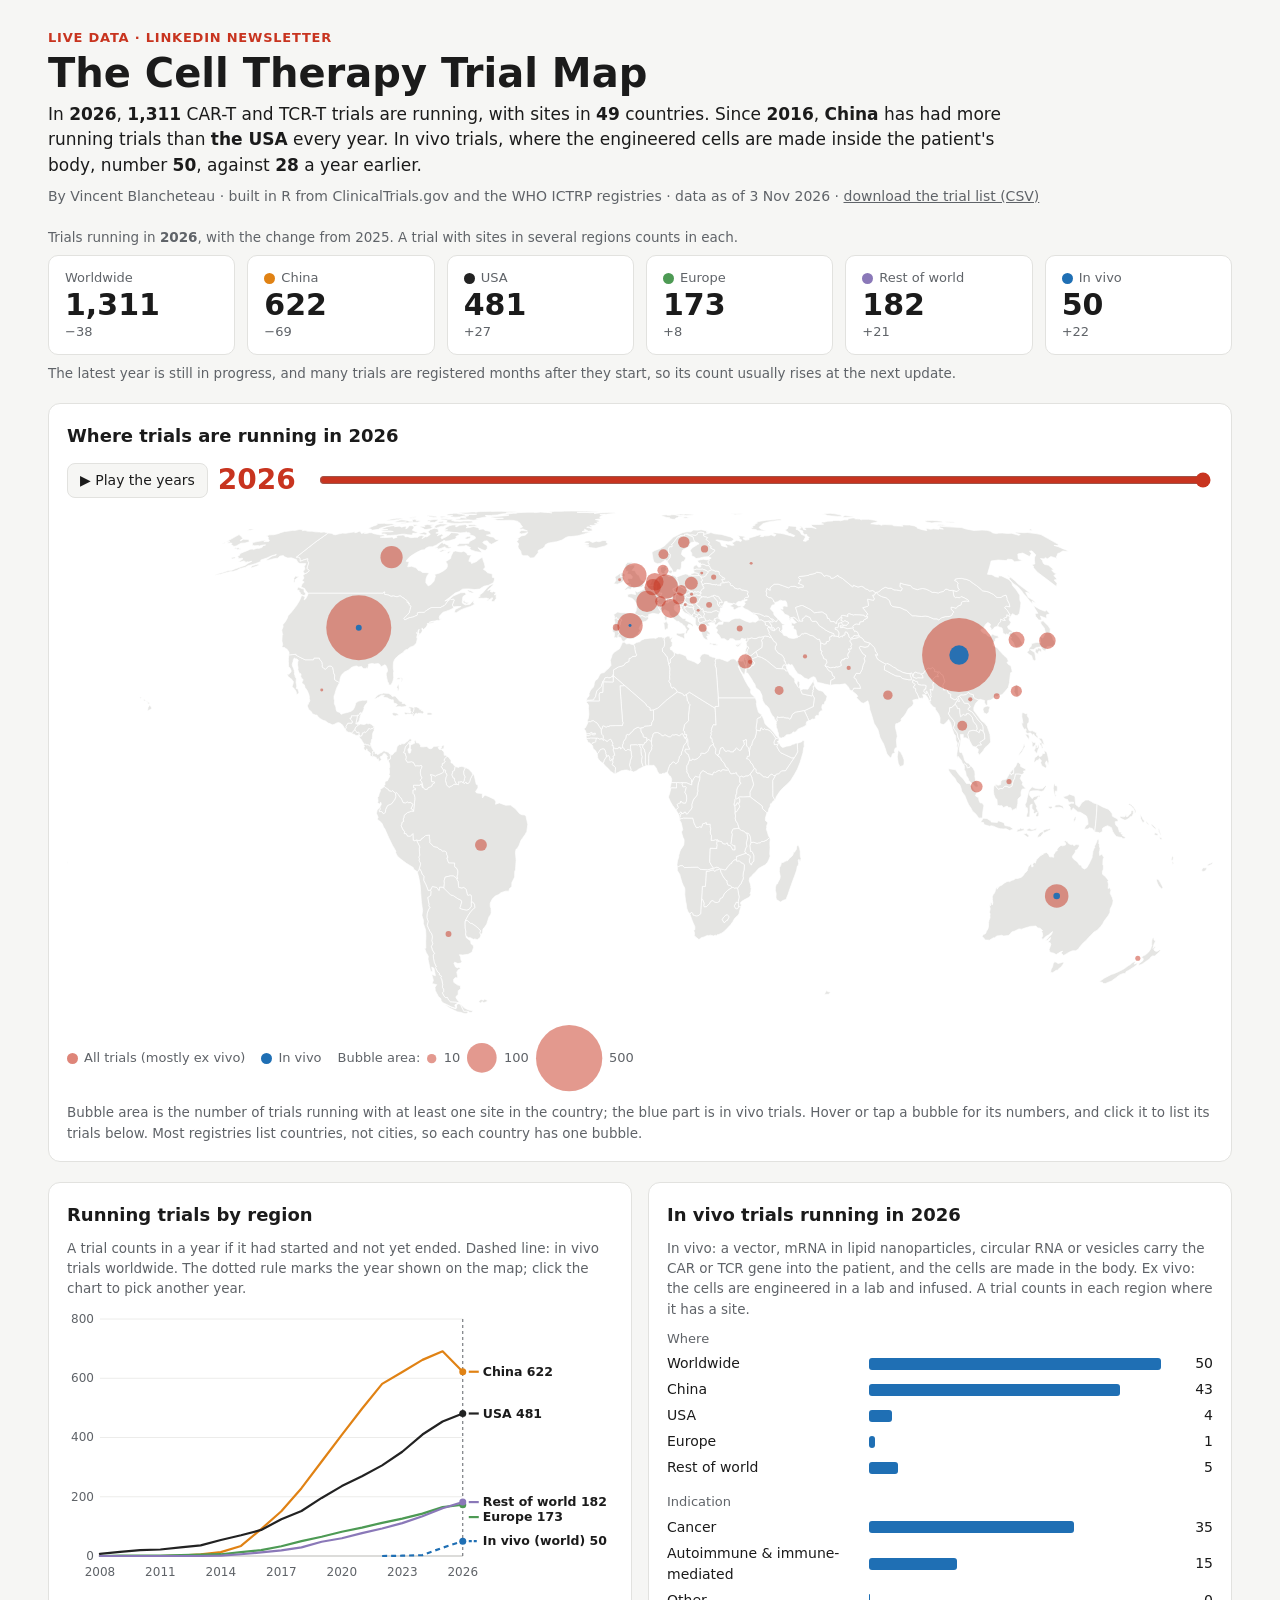
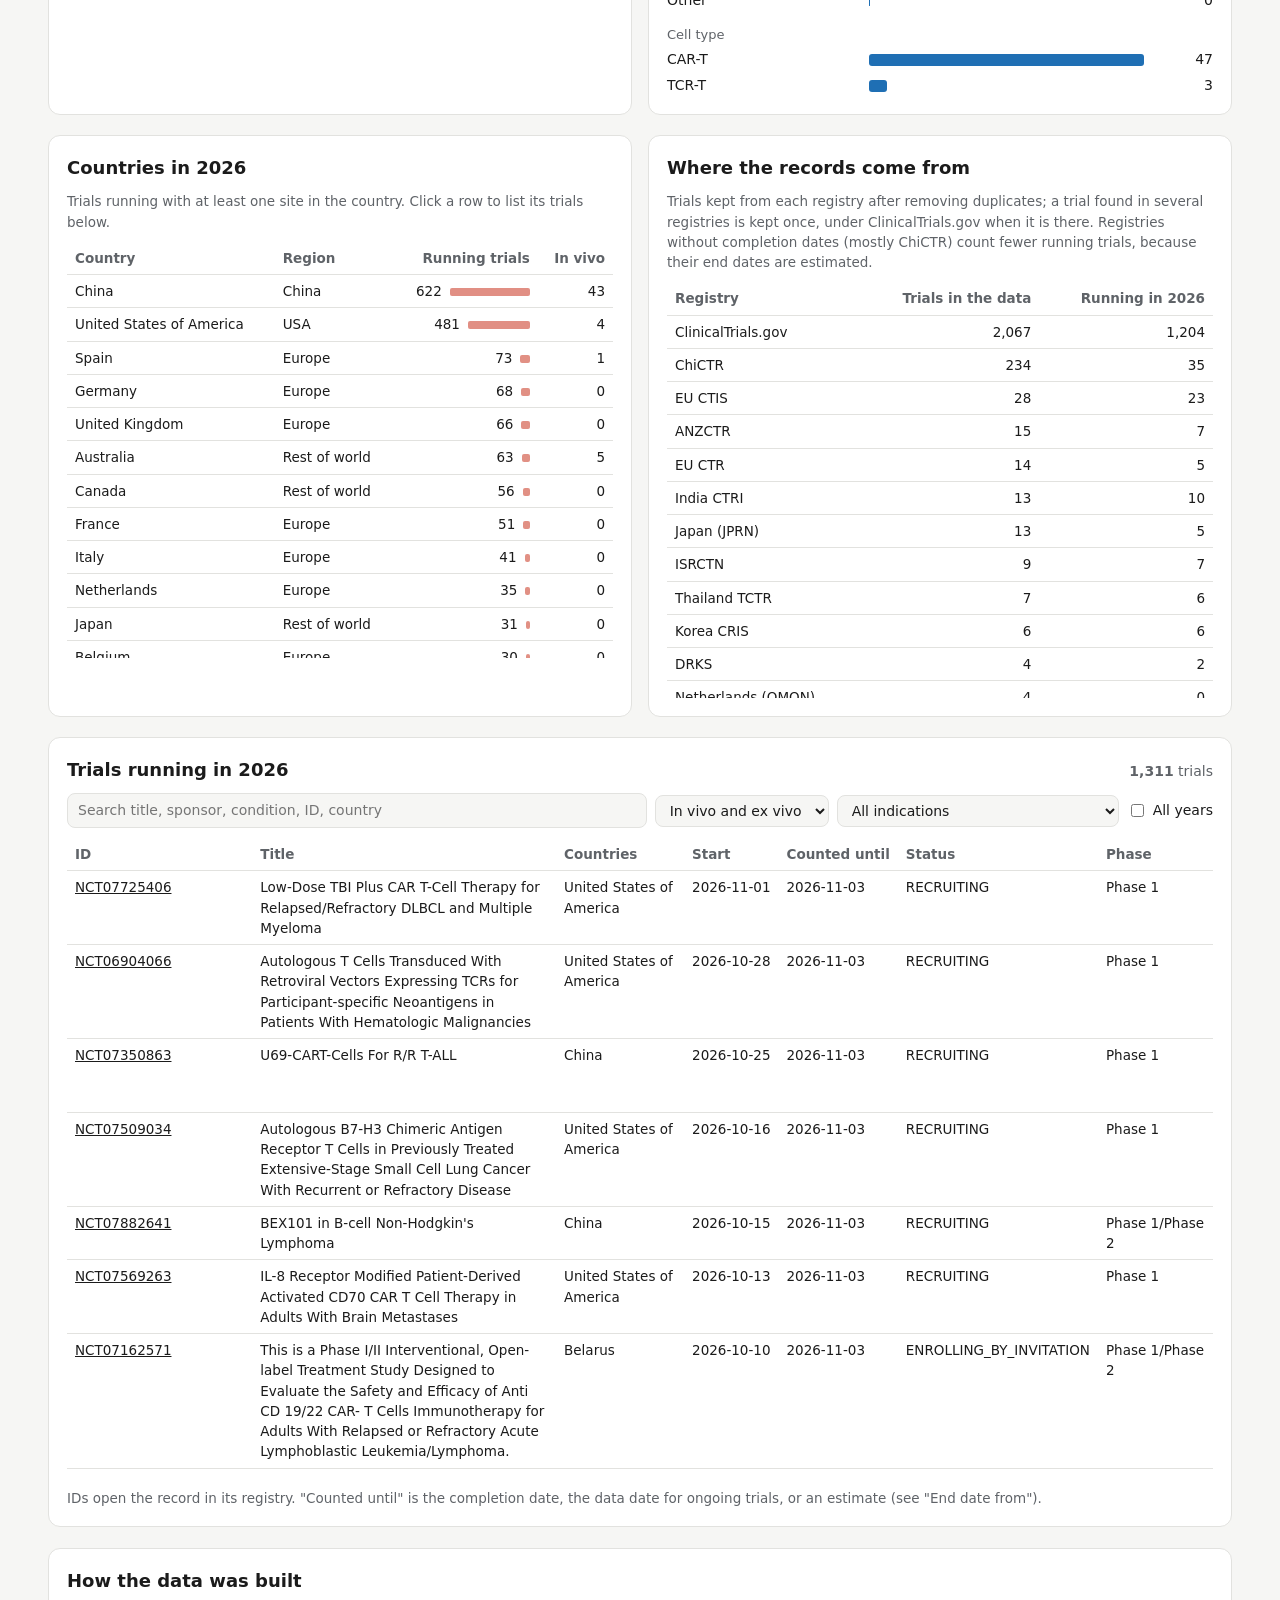
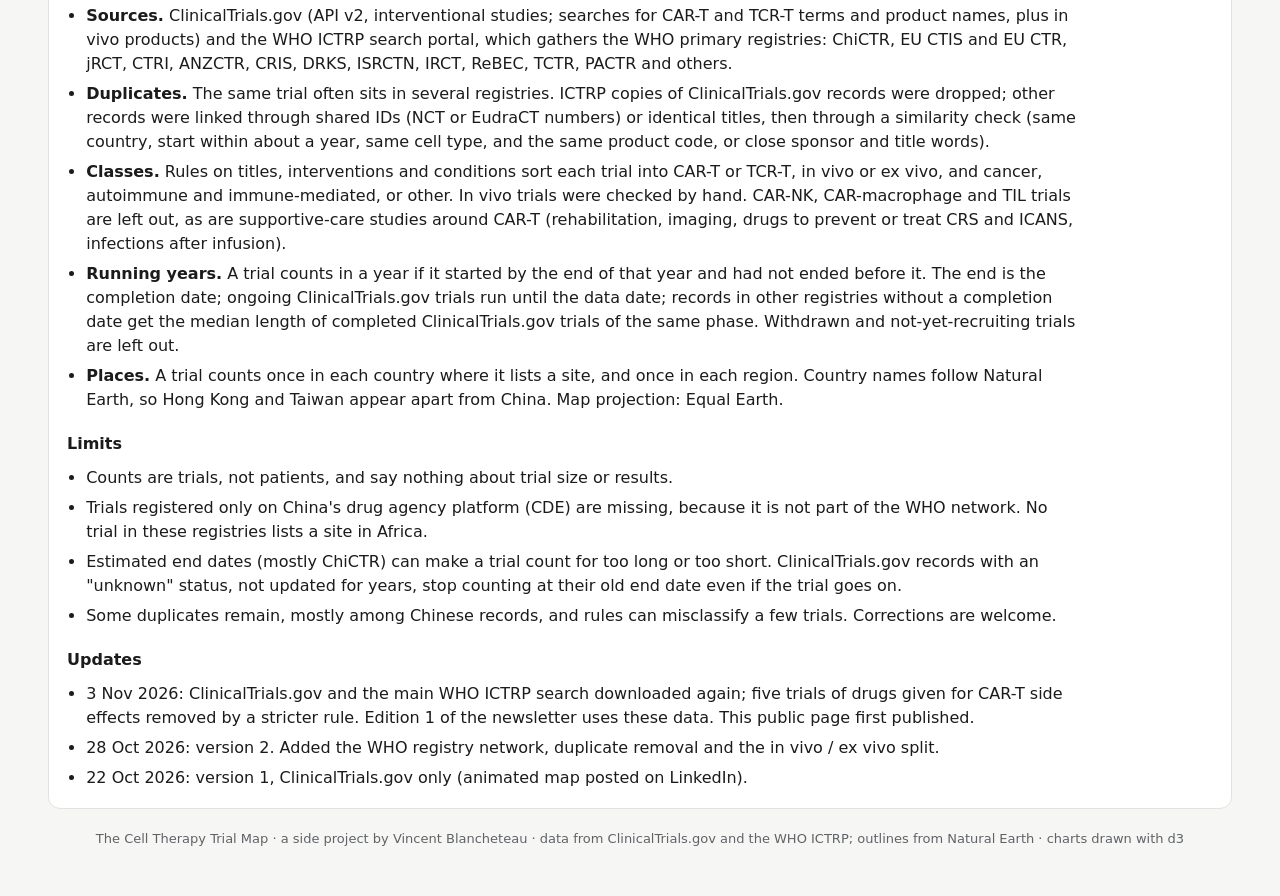
==== commit 87d2a19f: "Add files via upload" ====
--- a/index.html
+++ b/index.html
@@ -8,6 +8,12 @@
 <meta property="og:title" content="The Cell Therapy Trial Map – live data">
 <meta property="og:description" content="Every CAR-T and TCR-T trial in the map, by year, country and registry. Updated with each edition of the LinkedIn newsletter.">
 <meta property="og:type" content="website">
+<meta property="og:url" content="https://vblanche21.github.io/cell-therapy-trial-map/">
+<meta property="og:image" content="https://vblanche21.github.io/cell-therapy-trial-map/preview.png">
+<meta property="og:image:width" content="1200">
+<meta property="og:image:height" content="627">
+<meta property="og:image:alt" content="World map of running CAR-T and TCR-T trials per country">
+<meta name="twitter:card" content="summary_large_image">
 <style>
   :root {
     --bg: #f6f6f4; --panel: #ffffff; --fg: #1b1b1b; --muted: #5f6368; --line: #e2e2df;
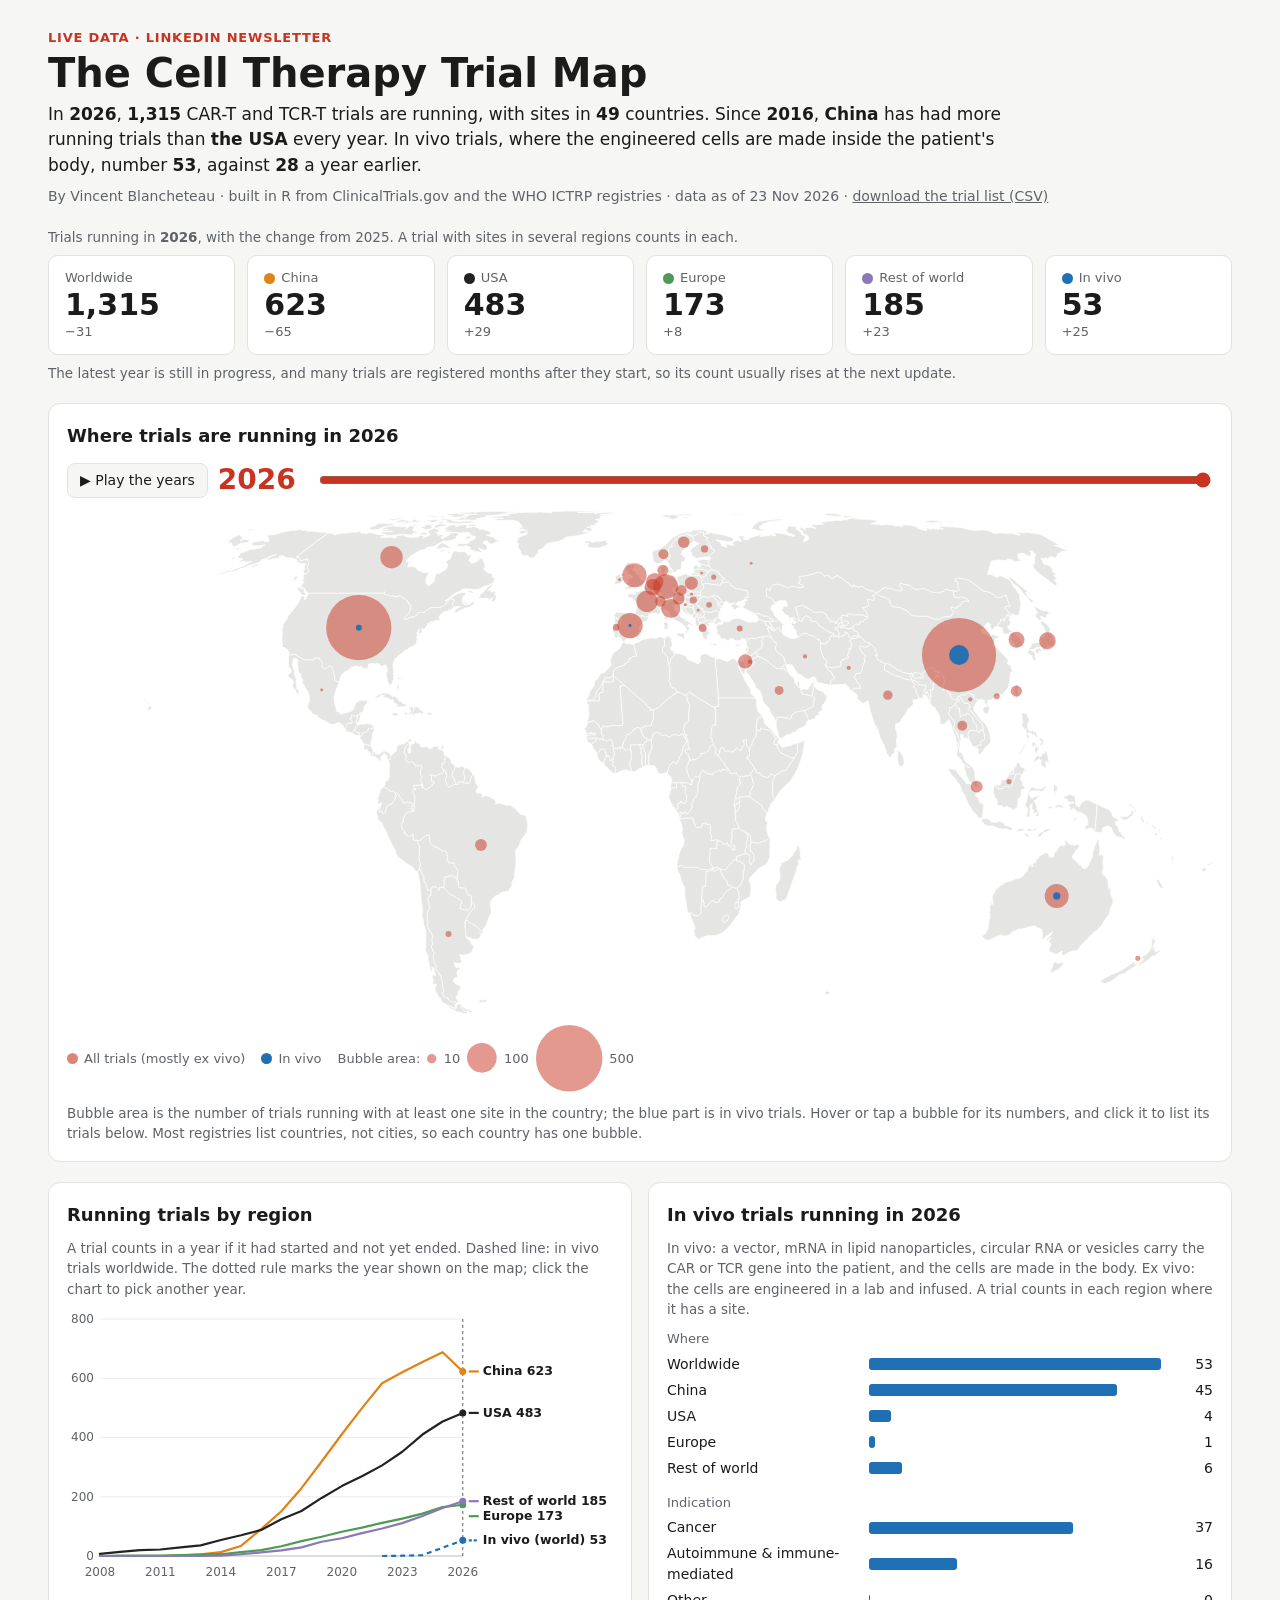
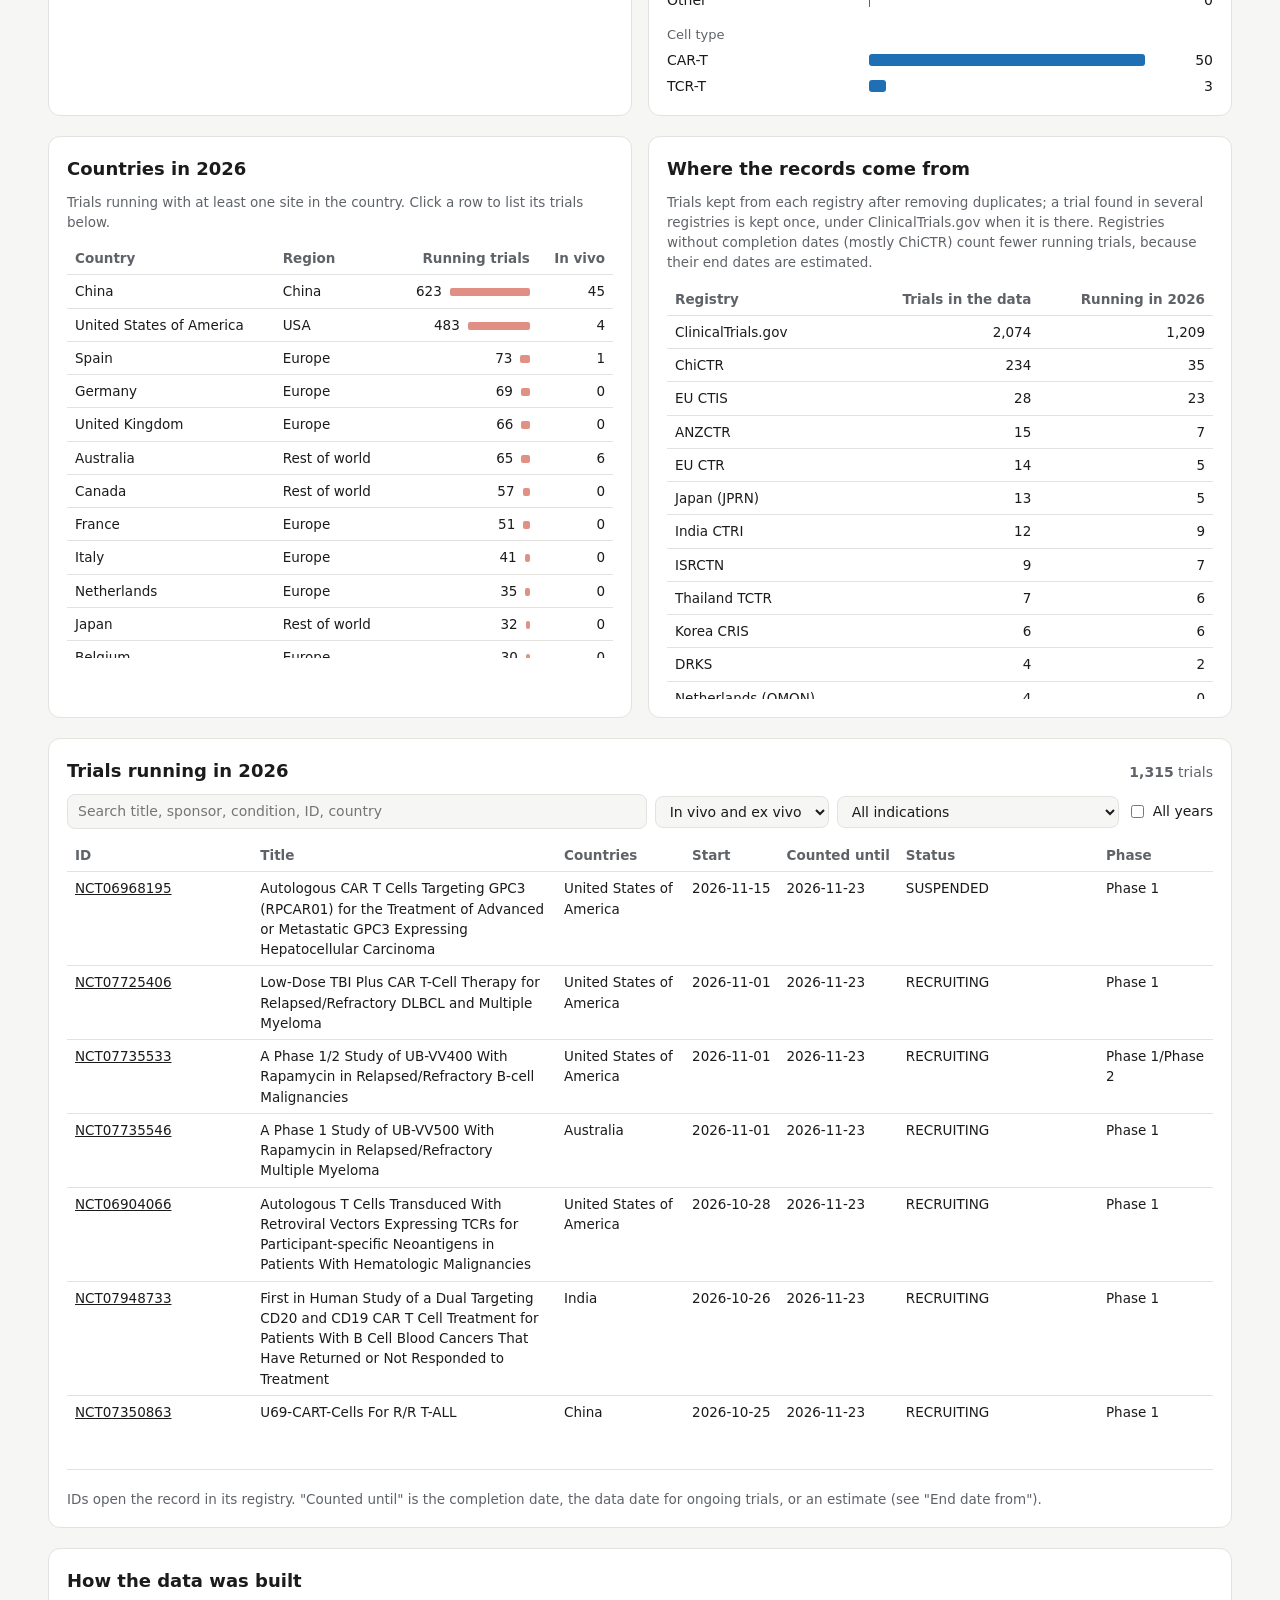
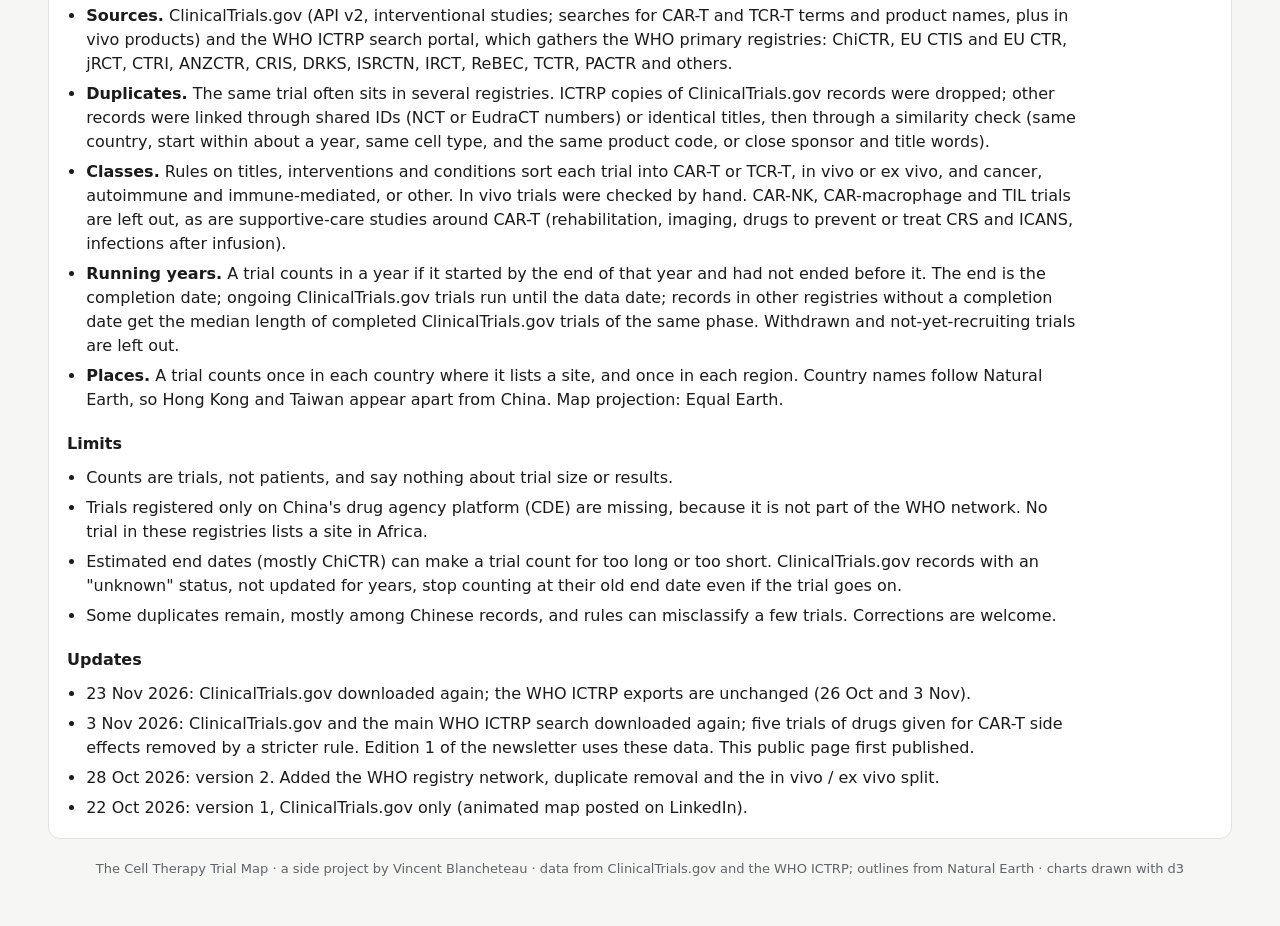
==== commit c93cbb6e: "Add files via upload" ====
--- a/index.html
+++ b/index.html
@@ -272,6 +272,7 @@
     </ul>
     <h3>Updates</h3>
     <ul>
+      <li>23 Nov 2026: ClinicalTrials.gov downloaded again; the WHO ICTRP exports are unchanged (26 Oct and 3 Nov).</li>
       <li>3 Nov 2026: ClinicalTrials.gov and the main WHO ICTRP search downloaded again; five trials of drugs given for CAR-T side effects removed by a stricter rule. Edition 1 of the newsletter uses these data. This public page first published.</li>
       <li>28 Oct 2026: version 2. Added the WHO registry network, duplicate removal and the in vivo / ex vivo split.</li>
       <li>22 Oct 2026: version 1, ClinicalTrials.gov only (animated map posted on LinkedIn).</li>
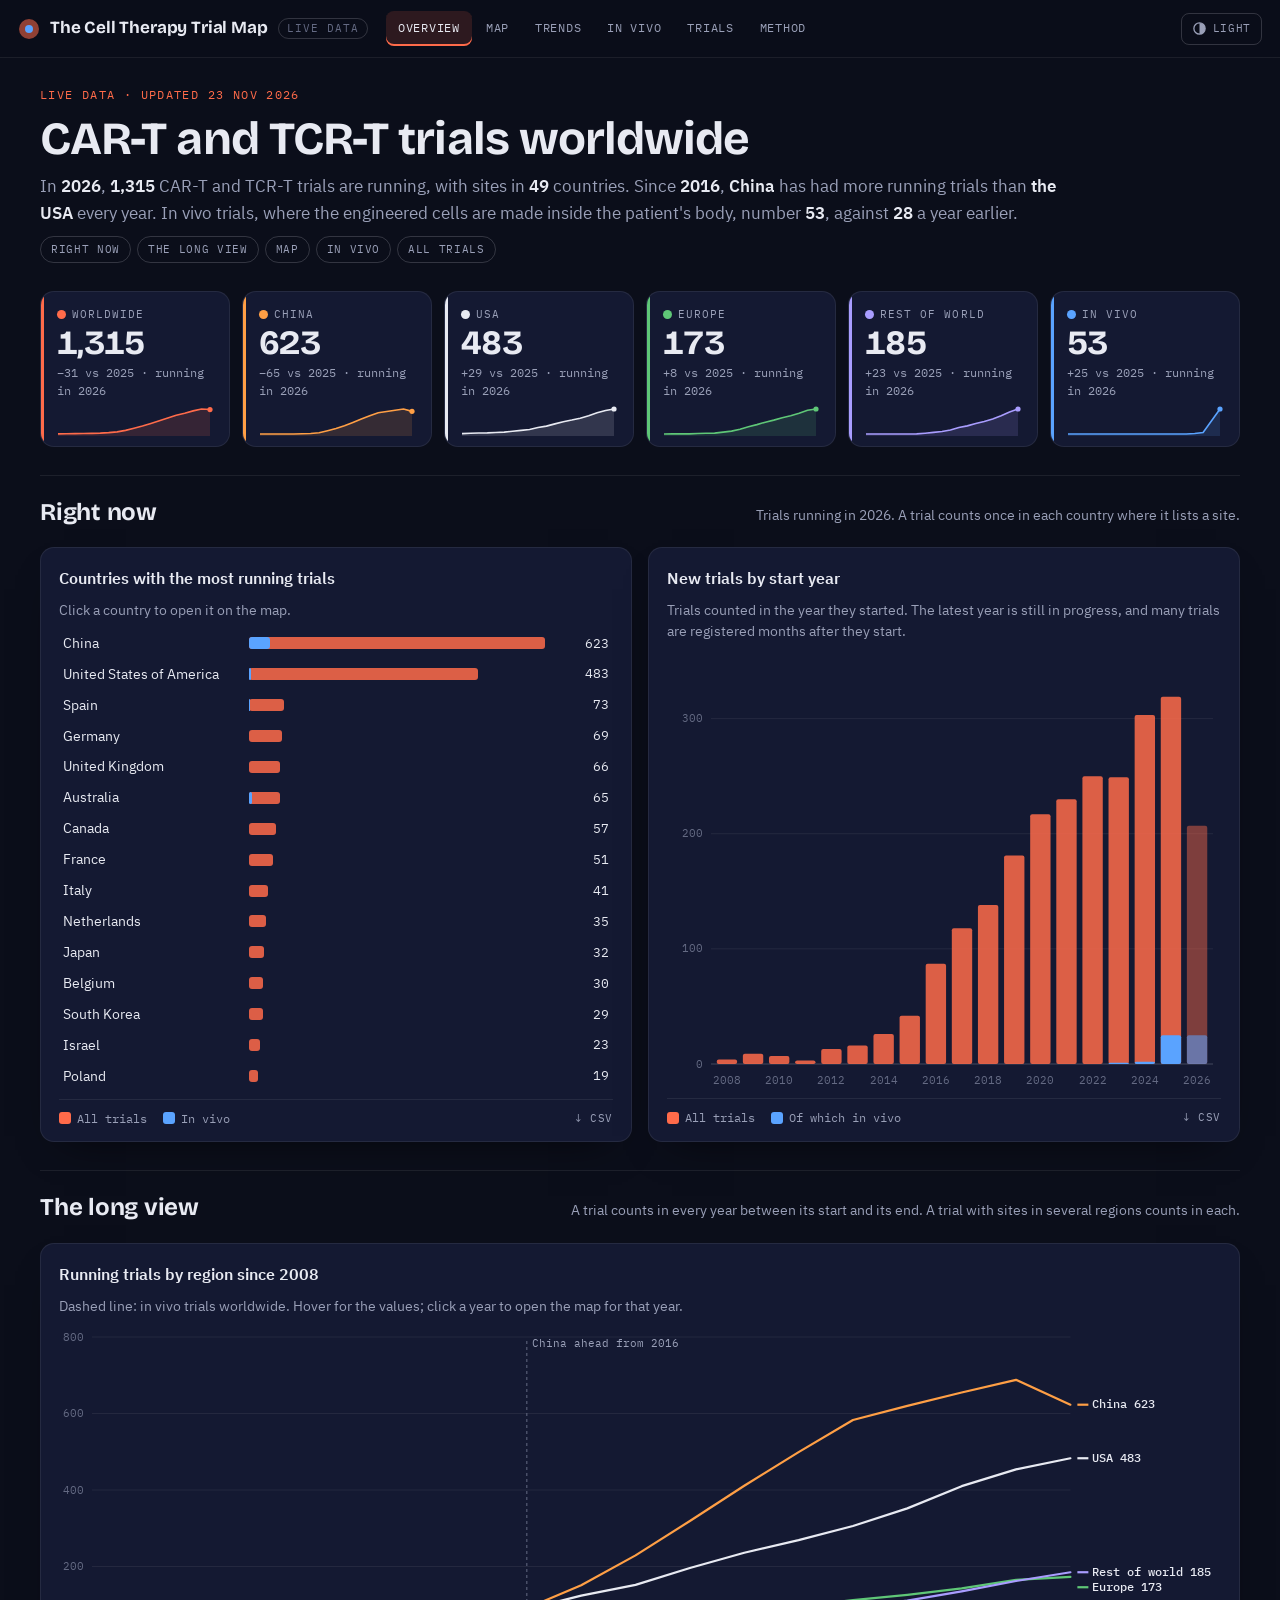
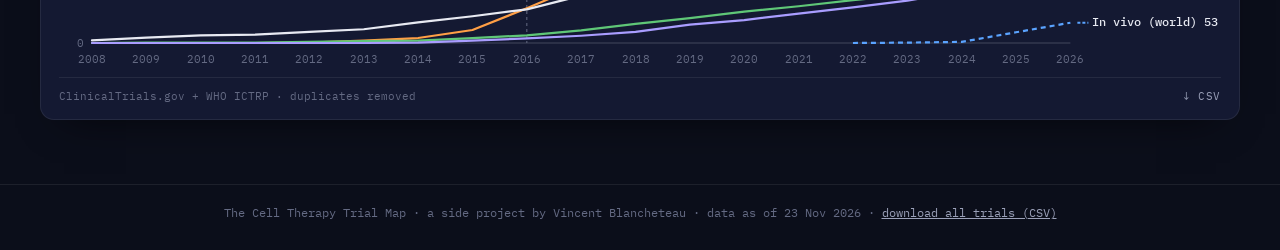
==== commit 91533779: "Add files via upload" ====
--- a/index.html
+++ b/index.html
@@ -4,7 +4,7 @@
 <meta charset="utf-8">
 <meta name="viewport" content="width=device-width, initial-scale=1, viewport-fit=cover">
 <title>The Cell Therapy Trial Map</title>
-<meta name="description" content="CAR-T and TCR-T trials worldwide since 2008, from ClinicalTrials.gov and the WHO ICTRP registries: an interactive map, charts and the full trial list, updated monthly.">
+<meta name="description" content="CAR-T and TCR-T trials worldwide since 2008, from ClinicalTrials.gov and the WHO ICTRP registries: an interactive map, trends, in vivo trials and the full trial list, updated monthly.">
 <meta property="og:title" content="The Cell Therapy Trial Map – live data">
 <meta property="og:description" content="Every CAR-T and TCR-T trial in the map, by year, country and registry. Updated with each edition of the LinkedIn newsletter.">
 <meta property="og:type" content="website">
@@ -14,643 +14,272 @@
 <meta property="og:image:height" content="627">
 <meta property="og:image:alt" content="World map of running CAR-T and TCR-T trials per country">
 <meta name="twitter:card" content="summary_large_image">
-<style>
-  :root {
-    --bg: #f6f6f4; --panel: #ffffff; --fg: #1b1b1b; --muted: #5f6368; --line: #e2e2df;
-    --land: #e5e5e3; --land-pick: #c4c4c0; --grid: #ececea; --axis: #b9b9b5; --tip: #ffffff;
-    --all: #c8341f; --invivo: #1f6fb4;
-    --china: #e08214; --usa: #222222; --europe: #4d9a54; --row: #8a78b8;
-    --shadow: 0 4px 16px rgba(0, 0, 0, .12);
-    --font: system-ui, -apple-system, "Segoe UI", Roboto, "Helvetica Neue", Arial, sans-serif;
-  }
-  @media (prefers-color-scheme: dark) {
-    :root {
-      --bg: #121212; --panel: #1c1c1c; --fg: #ececec; --muted: #a7a7a7; --line: #333333;
-      --land: #2d2d2d; --land-pick: #4a4a4a; --grid: #2a2a2a; --axis: #555555; --tip: #262626;
-      --all: #e0573f; --invivo: #4f97d8;
-      --china: #f0a04b; --usa: #e2e2e2; --europe: #6cbf74; --row: #a898d6;
-      --shadow: 0 4px 16px rgba(0, 0, 0, .5);
-    }
-  }
-  * { box-sizing: border-box; }
-  html { -webkit-text-size-adjust: 100%; }
-  body { margin: 0; background: var(--bg); color: var(--fg); font-family: var(--font); font-size: 16px; line-height: 1.5; }
-  a { color: inherit; }
-  .page { max-width: 76rem; margin: 0 auto; padding: 28px 16px 48px; display: grid; gap: 20px; }
-  .kicker { margin: 0; color: var(--all); font-weight: 700; font-size: 13px; letter-spacing: .06em; text-transform: uppercase; }
-  h1 { margin: 2px 0 6px; font-size: clamp(28px, 4.5vw, 40px); line-height: 1.15; }
-  .lede { margin: 0; max-width: 60rem; font-size: 17px; }
-  .lede b { font-variant-numeric: tabular-nums; }
-  .byline { margin: 8px 0 0; color: var(--muted); font-size: 14px; }
-  .byline a { white-space: nowrap; }
-  .note { margin: 0; color: var(--muted); font-size: 13.5px; line-height: 1.5; }
-  .tiles { display: grid; grid-template-columns: repeat(auto-fit, minmax(min(100%, 9.5rem), 1fr)); gap: 12px; }
-  .tile { background: var(--panel); border: 1px solid var(--line); border-radius: 10px; padding: 12px 16px; }
-  .tile-label { display: flex; align-items: center; gap: 6px; color: var(--muted); font-size: 13px; }
-  .tile-value { font-size: 30px; font-weight: 650; line-height: 1.15; font-variant-numeric: tabular-nums; }
-  .tile-delta { color: var(--muted); font-size: 13px; font-variant-numeric: tabular-nums; }
-  .card { background: var(--panel); border: 1px solid var(--line); border-radius: 12px; padding: 18px; display: grid; gap: 10px; align-content: start; min-width: 0; }
-  .card-head { display: flex; flex-wrap: wrap; justify-content: space-between; align-items: baseline; gap: 8px; }
-  h2 { margin: 0; font-size: 18px; font-weight: 650; }
-  h3 { margin: 10px 0 0; font-size: 16px; font-weight: 650; }
-  .grid2 { display: grid; grid-template-columns: repeat(auto-fit, minmax(min(100%, 24rem), 1fr)); gap: 16px; }
-  .controls { display: flex; flex-wrap: wrap; align-items: center; gap: 10px; }
-  .btn { font: inherit; font-size: 14px; color: var(--fg); background: var(--bg); border: 1px solid var(--line); border-radius: 8px; padding: 6px 12px; cursor: pointer; }
-  .btn:hover { border-color: var(--muted); }
-  .year-big { font-size: 28px; font-weight: 700; color: var(--all); font-variant-numeric: tabular-nums; min-width: 3.2em; }
-  .range { flex: 1 1 12rem; min-width: 10rem; accent-color: var(--all); }
-  .picked { font-size: 14px; color: var(--muted); }
-  .picked b { color: var(--fg); }
-  h2 .picked { font-size: inherit; color: inherit; }
-  .linkbtn { font: inherit; color: var(--fg); background: none; border: 0; padding: 0; text-decoration: underline; cursor: pointer; }
-  .map { position: relative; }
-  .map svg { display: block; width: 100%; height: auto; }
-  .land { fill: var(--land); stroke: var(--panel); stroke-width: .6; }
-  .land.is-picked { fill: var(--land-pick); }
-  .bub circle { vector-effect: non-scaling-stroke; }
-  .legend { display: flex; flex-wrap: wrap; align-items: center; gap: 4px 16px; color: var(--muted); font-size: 13px; }
-  .legend span { display: inline-flex; align-items: center; gap: 6px; }
-  .sw { display: inline-block; flex: none; width: 11px; height: 11px; border-radius: 50%; }
-  .sw-line { display: inline-block; width: 18px; height: 0; border-top: 2.5px solid; }
-  .sizes { display: inline-flex; align-items: flex-end; gap: 10px; }
-  .tip { position: absolute; z-index: 5; pointer-events: none; display: none; background: var(--tip); border: 1px solid var(--line); border-radius: 8px; box-shadow: var(--shadow); padding: 6px 10px; font-size: 13px; line-height: 1.5; white-space: nowrap; }
-  .tip-head { color: var(--muted); }
-  .tip-row { display: flex; align-items: center; gap: 6px; font-variant-numeric: tabular-nums; }
-  .tip-row .v { margin-left: auto; padding-left: 14px; font-weight: 650; }
-  .lines { position: relative; min-height: 240px; }
-  .lines svg { display: block; }
-  .axis text { fill: var(--muted); font-size: 12px; font-variant-numeric: tabular-nums; }
-  .end text { fill: var(--fg); font-size: 12.5px; font-weight: 600; font-variant-numeric: tabular-nums; }
-  .gridline { stroke: var(--grid); }
-  .baseline { stroke: var(--axis); }
-  .rule { stroke: var(--muted); stroke-dasharray: 3 3; }
-  .series { fill: none; stroke-width: 2.2; stroke-linecap: round; stroke-linejoin: round; }
-  .series.dashed { stroke-dasharray: 5 4; stroke-linecap: butt; }
-  .bars { display: grid; gap: 14px; }
-  .bar-group { display: grid; gap: 5px; }
-  .bar-title { color: var(--muted); font-size: 13px; }
-  .bar-row { display: grid; grid-template-columns: minmax(7rem, 12rem) 1fr 2.6rem; align-items: center; gap: 10px; font-size: 14px; }
-  .bar-track { height: 12px; }
-  .bar { display: block; height: 100%; border-radius: 3px; background: var(--invivo); min-width: 1px; }
-  .bar-val { text-align: right; font-variant-numeric: tabular-nums; }
-  .scroll { max-height: 26rem; overflow: auto; -webkit-overflow-scrolling: touch; }
-  .scroll.tall { max-height: 40rem; }
-  table { width: 100%; border-collapse: collapse; font-size: 13.5px; font-variant-numeric: tabular-nums; }
-  th { position: sticky; top: 0; z-index: 1; background: var(--panel); text-align: left; font-weight: 600; color: var(--muted); padding: 6px 8px; border-bottom: 1px solid var(--line); white-space: nowrap; }
-  td { padding: 6px 8px; border-bottom: 1px solid var(--line); vertical-align: top; }
-  .num { text-align: right; }
-  .pick tbody tr { cursor: pointer; }
-  .pick tbody tr:hover { background: color-mix(in srgb, var(--fg) 5%, transparent); }
-  tr.is-picked { background: color-mix(in srgb, var(--all) 12%, transparent); }
-  .cellbar { display: inline-block; height: 8px; margin-left: 8px; border-radius: 2px; background: var(--all); opacity: .55; vertical-align: middle; }
-  .sort { font: inherit; color: inherit; background: none; border: 0; padding: 0; cursor: pointer; }
-  .sort:hover { color: var(--fg); }
-  .filters { display: flex; flex-wrap: wrap; align-items: center; gap: 8px; }
-  .input { font: inherit; font-size: 14px; color: var(--fg); background: var(--bg); border: 1px solid var(--line); border-radius: 8px; padding: 6px 10px; }
-  .search { flex: 1 1 14rem; min-width: 0; }
-  .check { display: inline-flex; align-items: center; gap: 6px; font-size: 14px; }
-  .count { color: var(--muted); font-size: 14px; }
-  .trials { container-type: inline-size; }
-  .ttable td:nth-child(2) { min-width: 16rem; max-width: 30rem; }
-  .ttable td:nth-child(3) { min-width: 8rem; max-width: 14rem; }
-  .ttable td:nth-child(10) { min-width: 10rem; max-width: 16rem; }
-  .ttable td:nth-child(4), .ttable td:nth-child(5) { white-space: nowrap; }
-  @container (max-width: 46rem) {
-    .ttable :is(th, td):is(:nth-child(5), :nth-child(6), :nth-child(7), :nth-child(10), :nth-child(11), :nth-child(12)) { display: none; }
-  }
-  .method p, .method li { max-width: 62rem; }
-  .method p { margin: 0; }
-  .method ul { margin: 0; padding-left: 1.2rem; display: grid; gap: 6px; }
-  .loading { color: var(--muted); font-size: 14px; }
-  footer { color: var(--muted); font-size: 13px; text-align: center; }
-  @media (max-width: 560px) {
-    .card { padding: 14px; }
-    .tile-value { font-size: 26px; }
-    .lede { font-size: 16px; }
-  }
-</style>
+<link rel="icon" href="data:image/svg+xml,%3Csvg xmlns='http://www.w3.org/2000/svg' viewBox='0 0 100 100'%3E%3Ccircle cx='50' cy='50' r='44' fill='%23ff6b4a' fill-opacity='.55'/%3E%3Ccircle cx='50' cy='50' r='18' fill='%235aa3ff'/%3E%3C/svg%3E">
+<link rel="preload" href="fonts/ibm-plex-sans-latin-400-normal.woff2" as="font" type="font/woff2" crossorigin>
+<link rel="preload" href="fonts/bricolage-grotesque-latin-700-normal.woff2" as="font" type="font/woff2" crossorigin>
+<link rel="stylesheet" href="css/style.css">
 </head>
 <body>
-<main class="page">
-  <header id="summary">
-    <p class="kicker">Live data · LinkedIn newsletter</p>
-    <h1>The Cell Therapy Trial Map</h1>
-    <p class="lede" id="lede"><span class="loading">Loading the trial data…</span></p>
-    <p class="byline">By Vincent Blancheteau · built in R from ClinicalTrials.gov and the WHO ICTRP registries · data as of <span id="data-date">—</span><span id="newsletter-link" hidden> · <a href="#">subscribe to the newsletter on LinkedIn</a></span> · <a href="data/trials.csv" download>download the trial list (CSV)</a></p>
-  </header>
-
-  <section id="figures" aria-label="Running trials">
-    <p class="note" style="margin-bottom:8px">Trials running in <b id="w-year">—</b>, with the change from <span id="w-prev">—</span>. A trial with sites in several regions counts in each.</p>
-    <div class="tiles">
-      <div class="tile"><div class="tile-label">Worldwide</div><div class="tile-value" data-k="world">—</div><div class="tile-delta" data-d="world">&nbsp;</div></div>
-      <div class="tile"><div class="tile-label"><i class="sw" style="background:var(--china)"></i>China</div><div class="tile-value" data-k="china">—</div><div class="tile-delta" data-d="china">&nbsp;</div></div>
-      <div class="tile"><div class="tile-label"><i class="sw" style="background:var(--usa)"></i>USA</div><div class="tile-value" data-k="usa">—</div><div class="tile-delta" data-d="usa">&nbsp;</div></div>
-      <div class="tile"><div class="tile-label"><i class="sw" style="background:var(--europe)"></i>Europe</div><div class="tile-value" data-k="europe">—</div><div class="tile-delta" data-d="europe">&nbsp;</div></div>
-      <div class="tile"><div class="tile-label"><i class="sw" style="background:var(--row)"></i>Rest of world</div><div class="tile-value" data-k="rest_of_world">—</div><div class="tile-delta" data-d="rest_of_world">&nbsp;</div></div>
-      <div class="tile"><div class="tile-label"><i class="sw" style="background:var(--invivo)"></i>In vivo</div><div class="tile-value" data-k="in_vivo">—</div><div class="tile-delta" data-d="in_vivo">&nbsp;</div></div>
-    </div>
-    <p class="note" style="margin-top:8px">The latest year is still in progress, and many trials are registered months after they start, so its count usually rises at the next update.</p>
-  </section>
-
-  <section class="card" id="map">
-    <div class="card-head">
-      <h2>Where trials are running in <span class="sel-year">—</span></h2>
-      <span class="picked" hidden>Trial list below: <b class="sel-country">—</b> · <button class="linkbtn clear-country" type="button">show all countries</button></span>
-    </div>
-    <div class="controls">
-      <button class="btn" id="play" type="button" aria-pressed="false"><span id="play-go">▶ Play the years</span><span id="play-stop" hidden>❚❚ Pause</span></button>
-      <span class="year-big sel-year">—</span>
-      <input class="range" id="year" type="range" step="1" aria-label="Year shown" disabled>
-    </div>
-    <div class="map" id="map-box">
-      <svg id="map-svg" viewBox="0 0 1000 439" role="img" aria-label="World map of running CAR-T and TCR-T trials per country"><g id="land"></g><g id="bubbles"></g></svg>
-      <div class="tip" id="map-tip"></div>
-    </div>
-    <div class="legend">
-      <span><i class="sw" style="background:var(--all);opacity:.6"></i>All trials (mostly ex vivo)</span>
-      <span><i class="sw" style="background:var(--invivo)"></i>In vivo</span>
-      <span class="sizes" id="sizes"></span>
-    </div>
-    <p class="note">Bubble area is the number of trials running with at least one site in the country; the blue part is in vivo trials. Hover or tap a bubble for its numbers, and click it to list its trials below. Most registries list countries, not cities, so each country has one bubble.</p>
-  </section>
-
-  <div class="grid2">
-    <section class="card" id="regions">
-      <h2>Running trials by region</h2>
-      <p class="note">A trial counts in a year if it had started and not yet ended. Dashed line: in vivo trials worldwide. The dotted rule marks the year shown on the map; click the chart to pick another year.</p>
-      <div class="lines" id="lines"></div>
-    </section>
-    <section class="card" id="in-vivo">
-      <h2>In vivo trials running in <span class="sel-year">—</span></h2>
-      <p class="note">In vivo: a vector, mRNA in lipid nanoparticles, circular RNA or vesicles carry the CAR or TCR gene into the patient, and the cells are made in the body. Ex vivo: the cells are engineered in a lab and infused. A trial counts in each region where it has a site.</p>
-      <p class="note" id="no-invivo" hidden>No in vivo trial was running in this year.</p>
-      <div class="bars" id="invivo"></div>
-    </section>
+<script>try { if (localStorage.getItem("ctm-theme") === "light") document.body.classList.add("light"); } catch (e) {}</script>
+
+<header class="topbar">
+  <a class="brand" href="#overview" aria-label="The Cell Therapy Trial Map, overview">
+    <svg class="brand-mark" viewBox="0 0 22 22" aria-hidden="true"><circle cx="11" cy="11" r="10" fill="var(--all)" fill-opacity=".55"/><circle cx="11" cy="11" r="4" fill="var(--invivo)"/></svg>
+    <span class="brand-name">The Cell Therapy Trial Map</span>
+    <span class="brand-tag">Live data</span>
+  </a>
+  <nav class="tabs" aria-label="Sections">
+    <a class="tab-link" href="#overview" data-tab="overview">Overview</a>
+    <a class="tab-link" href="#map" data-tab="map">Map</a>
+    <a class="tab-link" href="#trends" data-tab="trends">Trends</a>
+    <a class="tab-link" href="#invivo" data-tab="invivo">In vivo</a>
+    <a class="tab-link" href="#trials" data-tab="trials">Trials</a>
+    <a class="tab-link" href="#method" data-tab="method">Method</a>
+  </nav>
+  <div class="topbar-right">
+    <a class="icon-btn subscribe" id="subscribe" href="#" target="_blank" rel="noopener" hidden><span class="lab">Subscribe</span><svg viewBox="0 0 16 16" aria-hidden="true"><path d="M2 3h12v10H2z M2 3l6 5 6-5" fill="none" stroke="currentColor" stroke-width="1.4"/></svg></a>
+    <button class="icon-btn" id="theme" type="button" aria-label="Switch between dark and light"><svg viewBox="0 0 16 16" aria-hidden="true"><circle cx="8" cy="8" r="6" fill="none" stroke="currentColor" stroke-width="1.4"/><path d="M8 2a6 6 0 0 1 0 12z" fill="currentColor"/></svg><span class="lab" id="theme-lab">Light</span></button>
   </div>
-
-  <div class="grid2">
-    <section class="card" id="countries">
-      <h2>Countries in <span class="sel-year">—</span></h2>
-      <p class="note">Trials running with at least one site in the country. Click a row to list its trials below.</p>
-      <div class="scroll">
-        <table class="pick" id="ctable">
-          <thead><tr><th>Country</th><th>Region</th><th class="num">Running trials</th><th class="num">In vivo</th></tr></thead>
-          <tbody></tbody>
-        </table>
-      </div>
-    </section>
-    <section class="card" id="registries">
-      <h2>Where the records come from</h2>
-      <p class="note">Trials kept from each registry after removing duplicates; a trial found in several registries is kept once, under ClinicalTrials.gov when it is there. Registries without completion dates (mostly ChiCTR) count fewer running trials, because their end dates are estimated.</p>
-      <div class="scroll">
-        <table id="rtable">
-          <thead><tr><th>Registry</th><th class="num">Trials in the data</th><th class="num">Running in <span class="sel-year">—</span></th></tr></thead>
-          <tbody></tbody>
-        </table>
-      </div>
-    </section>
-  </div>
-
-  <section class="card trials" id="trials">
-    <div class="card-head">
-      <h2><span id="when-year">Trials running in <span class="sel-year">—</span></span><span id="when-all" hidden>All trials in the data</span><span class="picked" hidden>, <span class="sel-country">—</span></span></h2>
-      <span class="count"><b id="tcount">—</b> trials</span>
-    </div>
-    <div class="filters">
-      <input class="input search" id="q" type="search" placeholder="Search title, sponsor, condition, ID, country" aria-label="Search trials">
-      <select class="input" id="approach" aria-label="Approach">
-        <option value="">In vivo and ex vivo</option>
-        <option value="In vivo">In vivo only</option>
-        <option value="Ex vivo">Ex vivo only</option>
-      </select>
-      <select class="input" id="indication" aria-label="Indication">
-        <option value="">All indications</option>
-        <option value="Cancer">Cancer</option>
-        <option value="Autoimmune &amp; immune-mediated">Autoimmune &amp; immune-mediated</option>
-        <option value="Other">Other</option>
-      </select>
-      <label class="check"><input id="allyears" type="checkbox"> All years</label>
-      <span class="picked" hidden><button class="linkbtn clear-country" type="button">Show all countries</button></span>
-    </div>
-    <div class="scroll tall">
-      <table class="ttable" id="ttable">
-        <thead><tr>
-          <th aria-sort="none"><button class="sort" type="button" data-key="id">ID</button></th>
-          <th aria-sort="none"><button class="sort" type="button" data-key="title">Title</button></th>
-          <th aria-sort="none"><button class="sort" type="button" data-key="countries">Countries</button></th>
-          <th aria-sort="descending"><button class="sort" type="button" data-key="start">Start</button></th>
-          <th aria-sort="none"><button class="sort" type="button" data-key="end">Counted until</button></th>
-          <th aria-sort="none"><button class="sort" type="button" data-key="status">Status</button></th>
-          <th aria-sort="none"><button class="sort" type="button" data-key="phase">Phase</button></th>
-          <th aria-sort="none"><button class="sort" type="button" data-key="approach">Approach</button></th>
-          <th aria-sort="none"><button class="sort" type="button" data-key="indication">Indication</button></th>
-          <th aria-sort="none"><button class="sort" type="button" data-key="sponsor">Sponsor</button></th>
-          <th aria-sort="none"><button class="sort" type="button" data-key="registry">Registry</button></th>
-          <th aria-sort="none"><button class="sort" type="button" data-key="end_rule">End date from</button></th>
-        </tr></thead>
-        <tbody></tbody>
-      </table>
-    </div>
-    <p class="note">IDs open the record in its registry. "Counted until" is the completion date, the data date for ongoing trials, or an estimate (see "End date from").</p>
-  </section>
-
-  <section class="card method" id="method">
-    <h2>How the data was built</h2>
-    <ul>
-      <li><b>Sources.</b> ClinicalTrials.gov (API v2, interventional studies; searches for CAR-T and TCR-T terms and product names, plus in vivo products) and the WHO ICTRP search portal, which gathers the WHO primary registries: ChiCTR, EU CTIS and EU CTR, jRCT, CTRI, ANZCTR, CRIS, DRKS, ISRCTN, IRCT, ReBEC, TCTR, PACTR and others.</li>
-      <li><b>Duplicates.</b> The same trial often sits in several registries. ICTRP copies of ClinicalTrials.gov records were dropped; other records were linked through shared IDs (NCT or EudraCT numbers) or identical titles, then through a similarity check (same country, start within about a year, same cell type, and the same product code, or close sponsor and title words).</li>
-      <li><b>Classes.</b> Rules on titles, interventions and conditions sort each trial into CAR-T or TCR-T, in vivo or ex vivo, and cancer, autoimmune and immune-mediated, or other. In vivo trials were checked by hand. CAR-NK, CAR-macrophage and TIL trials are left out, as are supportive-care studies around CAR-T (rehabilitation, imaging, drugs to prevent or treat CRS and ICANS, infections after infusion).</li>
-      <li><b>Running years.</b> A trial counts in a year if it started by the end of that year and had not ended before it. The end is the completion date; ongoing ClinicalTrials.gov trials run until the data date; records in other registries without a completion date get the median length of completed ClinicalTrials.gov trials of the same phase. Withdrawn and not-yet-recruiting trials are left out.</li>
-      <li><b>Places.</b> A trial counts once in each country where it lists a site, and once in each region. Country names follow Natural Earth, so Hong Kong and Taiwan appear apart from China. Map projection: Equal Earth.</li>
-    </ul>
-    <h3>Limits</h3>
-    <ul>
-      <li>Counts are trials, not patients, and say nothing about trial size or results.</li>
-      <li>Trials registered only on China's drug agency platform (CDE) are missing, because it is not part of the WHO network. No trial in these registries lists a site in Africa.</li>
-      <li>Estimated end dates (mostly ChiCTR) can make a trial count for too long or too short. ClinicalTrials.gov records with an "unknown" status, not updated for years, stop counting at their old end date even if the trial goes on.</li>
-      <li>Some duplicates remain, mostly among Chinese records, and rules can misclassify a few trials. Corrections are welcome.</li>
-    </ul>
-    <h3>Updates</h3>
-    <ul>
-      <li>23 Nov 2026: ClinicalTrials.gov downloaded again; the WHO ICTRP exports are unchanged (26 Oct and 3 Nov).</li>
-      <li>3 Nov 2026: ClinicalTrials.gov and the main WHO ICTRP search downloaded again; five trials of drugs given for CAR-T side effects removed by a stricter rule. Edition 1 of the newsletter uses these data. This public page first published.</li>
-      <li>28 Oct 2026: version 2. Added the WHO registry network, duplicate removal and the in vivo / ex vivo split.</li>
-      <li>22 Oct 2026: version 1, ClinicalTrials.gov only (animated map posted on LinkedIn).</li>
-    </ul>
-  </section>
-
-  <footer>The Cell Therapy Trial Map · a side project by Vincent Blancheteau · data from ClinicalTrials.gov and the WHO ICTRP; outlines from Natural Earth · charts drawn with d3</footer>
+</header>
+
+<main>
+  <!-- ======================= OVERVIEW ======================= -->
+  <section class="tab" id="tab-overview" data-tab="overview" hidden>
+    <div class="page">
+      <div class="hero">
+        <p class="kicker">Live data · updated <span class="data-date">—</span></p>
+        <h1>CAR-T and TCR-T trials worldwide</h1>
+        <p class="lede" id="ov-lede">Loading the trial data…</p>
+        <nav class="subnav" aria-label="On this page"><a href="#sec-now">Right now</a><a href="#sec-long">The long view</a><a href="#map">Map</a><a href="#invivo">In vivo</a><a href="#trials">All trials</a></nav>
+      </div>
+      <div class="kpis" id="kpis"></div>
+
+      <section class="section" id="sec-now">
+        <div class="section-head"><h2>Right now</h2><p class="section-note">Trials running in <span class="latest-year">—</span>. A trial counts once in each country where it lists a site.</p></div>
+        <div class="grid2">
+          <div class="card">
+            <div class="card-head"><h3>Countries with the most running trials</h3></div>
+            <p class="card-note">Click a country to open it on the map.</p>
+            <div class="hbars" id="top-countries"></div>
+            <div class="card-foot"><div class="legend"><span><i class="sw" style="background:var(--all)"></i>All trials</span><span><i class="sw" style="background:var(--invivo)"></i>In vivo</span></div><button class="csv-link" type="button" data-csv="top-countries">↓ CSV</button></div>
+          </div>
+          <div class="card">
+            <div class="card-head"><h3>New trials by start year</h3></div>
+            <p class="card-note">Trials counted in the year they started. The latest year is still in progress, and many trials are registered months after they start.</p>
+            <div class="chart" id="starts-chart"></div>
+            <div class="card-foot"><div class="legend"><span><i class="sw" style="background:var(--all)"></i>All trials</span><span><i class="sw" style="background:var(--invivo)"></i>Of which in vivo</span></div><button class="csv-link" type="button" data-csv="starts">↓ CSV</button></div>
+          </div>
+        </div>
+      </section>
+
+      <section class="section" id="sec-long">
+        <div class="section-head"><h2>The long view</h2><p class="section-note">A trial counts in every year between its start and its end. A trial with sites in several regions counts in each.</p></div>
+        <div class="card">
+          <div class="card-head"><h3>Running trials by region since 2008</h3></div>
+          <p class="card-note">Dashed line: in vivo trials worldwide. Hover for the values; click a year to open the map for that year.</p>
+          <div class="chart" id="regions-chart"></div>
+          <div class="card-foot"><span class="source">ClinicalTrials.gov + WHO ICTRP · duplicates removed</span><button class="csv-link" type="button" data-csv="regions">↓ CSV</button></div>
+        </div>
+      </section>
+    </div>
+  </section>
+
+  <!-- ======================= MAP ======================= -->
+  <section class="tab tab-map" id="tab-map" data-tab="map" hidden>
+    <svg class="map-svg" id="map-svg" viewBox="0 0 1000 439" preserveAspectRatio="xMidYMid meet" role="img" aria-label="World map of running CAR-T and TCR-T trials per country"><g id="map-zoom"><g id="map-land"></g><g id="map-dots"></g></g></svg>
+    <div class="float map-title">
+      <p class="kicker">Where trials are running</p>
+      <div style="display:flex;align-items:baseline;gap:12px;flex-wrap:wrap"><span class="map-year" id="map-year">—</span><span class="map-stat" id="map-stat">—</span></div>
+      <div class="seg" id="map-layer" role="group" aria-label="Which trials">
+        <button type="button" data-layer="all" aria-pressed="true">All trials</button>
+        <button type="button" data-layer="iv" aria-pressed="false">In vivo</button>
+        <button type="button" data-layer="auto" aria-pressed="false">Autoimmune</button>
+      </div>
+      <div class="ramp"><div class="ramp-label" id="ramp-label">Running trials per country</div><div class="ramp-bar" id="ramp-bar"></div><div class="ramp-ticks" id="ramp-ticks"></div></div>
+      <div class="map-search-in">
+        <input class="input" id="map-q" type="search" placeholder="Search a country" autocomplete="off" aria-label="Search a country" style="width:100%">
+        <ul class="suggest" id="map-suggest" hidden></ul>
+      </div>
+    </div>
+    <div class="float hint" id="map-hint">Click a country to see its trials</div>
+    <div class="float zoom" id="map-zoomctl"><button type="button" id="zoom-in" aria-label="Zoom in">+</button><button type="button" id="zoom-out" aria-label="Zoom out">−</button><button type="button" id="zoom-reset" aria-label="Show the whole world">⤢</button></div>
+    <div class="float map-play"><button class="icon-btn" id="map-playbtn" type="button" aria-pressed="false"><span id="play-ic">▶</span><span id="play-lab">Play</span></button><span class="year-lab" id="year-min">—</span><input type="range" id="map-range" step="1" aria-label="Year shown"><span class="year-lab" id="year-max">—</span></div>
+    <aside class="float panel" id="panel" aria-label="Country details" aria-hidden="true">
+      <div class="panel-head">
+        <p class="kicker" id="pn-region">—</p>
+        <h2 id="pn-name">—</h2>
+        <button class="icon-btn panel-close" id="pn-close" type="button" aria-label="Close">✕</button>
+      </div>
+      <div class="panel-body" id="pn-body"></div>
+    </aside>
+  </section>
+
+  <!-- ======================= TRENDS ======================= -->
+  <section class="tab" id="tab-trends" data-tab="trends" hidden>
+    <div class="page">
+      <div class="hero">
+        <p class="kicker">Trends · 2008 to now</p>
+        <h1>How the field is changing</h1>
+        <p class="lede" id="tr-lede">—</p>
+        <nav class="subnav" aria-label="On this page"><a href="#sec-what">What they treat</a><a href="#sec-cells">Which cells</a><a href="#sec-race">China and the USA</a><a href="#sec-heat">Country by year</a></nav>
+      </div>
+      <section class="section" id="sec-what">
+        <div class="section-head"><h2>What the trials treat</h2></div>
+        <div class="grid2">
+          <div class="card" id="sec-what-card">
+            <div class="card-head"><h3>Running trials by indication</h3></div>
+            <p class="card-note">Autoimmune and immune-mediated diseases include lupus, myasthenia gravis, multiple sclerosis, systemic sclerosis and similar.</p>
+            <div class="chart" id="ind-chart"></div>
+            <div class="card-foot"><span class="source">Classified from titles and conditions</span><button class="csv-link" type="button" data-csv="indication">↓ CSV</button></div>
+          </div>
+          <div class="card" id="sec-cells">
+            <div class="card-head"><h3>CAR-T and TCR-T</h3></div>
+            <p class="card-note">CAR-T cells recognise a surface protein; TCR-T cells recognise a peptide presented by HLA, so each trial needs patients with a matching HLA type.</p>
+            <div class="chart" id="cell-chart"></div>
+            <div class="card-foot"><span class="source">Running trials per year</span><button class="csv-link" type="button" data-csv="cells">↓ CSV</button></div>
+          </div>
+        </div>
+      </section>
+      <section class="section" id="sec-race">
+        <div class="section-head"><h2>China and the USA</h2><p class="section-note">Share of all running trials with at least one site in each country. A trial with sites in both counts for both.</p></div>
+        <div class="card">
+          <div class="chart" id="share-chart"></div>
+          <div class="card-foot"><span class="source">Share of running trials worldwide</span><button class="csv-link" type="button" data-csv="share">↓ CSV</button></div>
+        </div>
+      </section>
+      <section class="section" id="sec-heat">
+        <div class="section-head"><h2>Country by year</h2><p class="section-note">The 20 countries with the most running trials today. The stronger the colour, the more trials (log scale). Click a country to open it on the map.</p></div>
+        <div class="card">
+          <div class="heat-wrap" id="heat"></div>
+          <div class="card-foot"><span class="source">Running trials per country and year</span><button class="csv-link" type="button" data-csv="heat">↓ CSV</button></div>
+        </div>
+      </section>
+    </div>
+  </section>
+
+  <!-- ======================= IN VIVO ======================= -->
+  <section class="tab" id="tab-invivo" data-tab="invivo" hidden>
+    <div class="page">
+      <div class="hero">
+        <p class="kicker">In vivo CAR-T and TCR-T</p>
+        <h1>Making the cells inside the body</h1>
+        <p class="lede">In vivo trials give the patient a vector, mRNA in lipid nanoparticles, circular RNA or vesicles that carry the CAR or TCR gene, so the engineered cells are made in the body instead of in a lab. <span id="iv-lede"></span></p>
+      </div>
+      <div class="kpis" id="iv-kpis"></div>
+      <div class="grid2">
+        <div class="card">
+          <div class="card-head"><h3>In vivo trials each year</h3></div>
+          <p class="card-note">Running trials per year, and how many of them started that year.</p>
+          <div class="chart" id="iv-chart"></div>
+          <div class="card-foot"><div class="legend"><span><i class="sw" style="background:var(--invivo)"></i>Running</span><span><i class="sw-line" style="border-color:var(--text)"></i>Started that year</span></div><button class="csv-link" type="button" data-csv="iv-years">↓ CSV</button></div>
+        </div>
+        <div class="card">
+          <div class="card-head"><h3>Who, where and what, in <span class="latest-year">—</span></h3></div>
+          <p class="card-note">A trial counts in each region where it has a site.</p>
+          <div class="hbars" id="iv-bars"></div>
+        </div>
+      </div>
+      <div class="card">
+        <div class="card-head"><h3>Every in vivo trial in the data</h3><span class="count"><b id="iv-count">—</b> trials</span></div>
+        <div class="scroll tablewrap">
+          <table class="ttable" id="iv-table">
+            <thead><tr><th>ID</th><th>Title</th><th>Countries</th><th>Start</th><th>Status</th><th>Indication</th><th>Cell type</th><th>Sponsor</th></tr></thead>
+            <tbody></tbody>
+          </table>
+        </div>
+        <div class="card-foot"><span class="source">IDs open the record in its registry</span><button class="csv-link" type="button" data-csv="iv-trials">↓ CSV</button></div>
+      </div>
+    </div>
+  </section>
+
+  <!-- ======================= TRIALS ======================= -->
+  <section class="tab" id="tab-trials" data-tab="trials" hidden>
+    <div class="page">
+      <div class="hero">
+        <p class="kicker">The trial list</p>
+        <h1>Every trial in the map</h1>
+        <p class="lede">Search and filter the trials behind every number on this site. IDs open the record in its registry.</p>
+      </div>
+      <div class="card tablewrap">
+        <div class="filters">
+          <input class="input search" id="q" type="search" placeholder="Search title, sponsor, condition, ID, country" aria-label="Search trials">
+          <select class="input" id="f-year" aria-label="Year"></select>
+          <select class="input" id="f-approach" aria-label="Approach"><option value="">In vivo and ex vivo</option><option value="In vivo">In vivo only</option><option value="Ex vivo">Ex vivo only</option></select>
+          <select class="input" id="f-indication" aria-label="Indication"><option value="">All indications</option><option value="Cancer">Cancer</option><option value="Autoimmune &amp; immune-mediated">Autoimmune &amp; immune-mediated</option><option value="Other">Other</option></select>
+          <select class="input" id="f-country" aria-label="Country"><option value="">All countries</option></select>
+        </div>
+        <div class="card-head"><span class="count"><b id="tcount">—</b> trials</span><button class="csv-link" type="button" data-csv="trials">↓ CSV of these trials</button></div>
+        <div class="scroll" style="max-height:42rem">
+          <table class="ttable" id="ttable">
+            <thead><tr>
+              <th aria-sort="none"><button class="sort" type="button" data-key="id">ID</button></th>
+              <th aria-sort="none"><button class="sort" type="button" data-key="title">Title</button></th>
+              <th aria-sort="none"><button class="sort" type="button" data-key="countries">Countries</button></th>
+              <th aria-sort="descending"><button class="sort" type="button" data-key="start">Start</button></th>
+              <th aria-sort="none"><button class="sort" type="button" data-key="end">Counted until</button></th>
+              <th aria-sort="none"><button class="sort" type="button" data-key="status">Status</button></th>
+              <th aria-sort="none"><button class="sort" type="button" data-key="phase">Phase</button></th>
+              <th aria-sort="none"><button class="sort" type="button" data-key="approach">Approach</button></th>
+              <th aria-sort="none"><button class="sort" type="button" data-key="indication">Indication</button></th>
+              <th aria-sort="none"><button class="sort" type="button" data-key="sponsor">Sponsor</button></th>
+              <th aria-sort="none"><button class="sort" type="button" data-key="registry">Registry</button></th>
+              <th aria-sort="none"><button class="sort" type="button" data-key="end_rule">End date from</button></th>
+            </tr></thead>
+            <tbody></tbody>
+          </table>
+        </div>
+        <p class="card-note">"Counted until" is the completion date, the data date for ongoing trials, or an estimate (see "End date from"). The full file is also <a href="data/trials.csv" download>available as one CSV</a>.</p>
+      </div>
+    </div>
+  </section>
+
+  <!-- ======================= METHOD ======================= -->
+  <section class="tab" id="tab-method" data-tab="method" hidden>
+    <div class="page">
+      <div class="hero">
+        <p class="kicker">Method</p>
+        <h1>How the data was built</h1>
+        <p class="lede">A side project by Vincent Blancheteau: public registry data, cleaned and counted in R, drawn with d3. Data as of <span class="data-date">—</span>.</p>
+      </div>
+      <div class="prose">
+        <h2>Sources and rules</h2>
+        <ul>
+          <li><b>Sources.</b> ClinicalTrials.gov (API v2, interventional studies; searches for CAR-T and TCR-T terms and product names, plus in vivo products) and the WHO ICTRP search portal, which gathers the WHO primary registries: ChiCTR, EU CTIS and EU CTR, jRCT, CTRI, ANZCTR, CRIS, DRKS, ISRCTN, IRCT, ReBEC, TCTR, PACTR and others.</li>
+          <li><b>Duplicates.</b> The same trial often sits in several registries. ICTRP copies of ClinicalTrials.gov records were dropped; other records were linked through shared IDs (NCT or EudraCT numbers) or identical titles, then through a similarity check (same country, start within about a year, same cell type, and the same product code, or close sponsor and title words).</li>
+          <li><b>Classes.</b> Rules on titles, interventions and conditions sort each trial into CAR-T or TCR-T, in vivo or ex vivo, and cancer, autoimmune and immune-mediated, or other. In vivo trials were checked by hand. CAR-NK, CAR-macrophage and TIL trials are left out, as are supportive-care studies around CAR-T (rehabilitation, imaging, drugs to prevent or treat CRS and ICANS, infections after infusion).</li>
+          <li><b>Running years.</b> A trial counts in a year if it started by the end of that year and had not ended before it. The end is the completion date; ongoing ClinicalTrials.gov trials run until the data date; records in other registries without a completion date get the median length of completed ClinicalTrials.gov trials of the same phase. Withdrawn and not-yet-recruiting trials are left out.</li>
+          <li><b>Places.</b> A trial counts once in each country where it lists a site, and once in each region. Country names follow Natural Earth, so Hong Kong and Taiwan appear apart from China. Map projection: Equal Earth.</li>
+        </ul>
+        <h2>Limits</h2>
+        <ul>
+          <li>Counts are trials, not patients, and say nothing about trial size or results.</li>
+          <li>Trials registered only on China's drug agency platform (CDE) are missing, because it is not part of the WHO network. No trial in these registries lists a site in Africa.</li>
+          <li>Estimated end dates (mostly ChiCTR) can make a trial count for too long or too short, and they move slightly with each download. ClinicalTrials.gov records with an "unknown" status, not updated for years, stop counting at their old end date even if the trial goes on.</li>
+          <li>Some duplicates remain, mostly among Chinese records, and rules can misclassify a few trials. Corrections are welcome.</li>
+        </ul>
+        <h2>Updates</h2>
+        <ul>
+          <li>25 Nov 2026: the page becomes a dashboard, with a clickable map, trends, an in vivo tab and the trial list.</li>
+          <li>23 Nov 2026: ClinicalTrials.gov downloaded again; the WHO ICTRP exports are unchanged (26 Oct and 3 Nov).</li>
+          <li>3 Nov 2026: ClinicalTrials.gov and the main WHO ICTRP search downloaded again; five trials of drugs given for CAR-T side effects removed by a stricter rule. Edition 1 of the newsletter uses these data. This public page first published.</li>
+          <li>28 Oct 2026: version 2. Added the WHO registry network, duplicate removal and the in vivo / ex vivo split.</li>
+          <li>22 Oct 2026: version 1, ClinicalTrials.gov only (animated map posted on LinkedIn).</li>
+        </ul>
+        <h2>Credits</h2>
+        <p>Trial data: <a href="https://clinicaltrials.gov/" target="_blank" rel="noopener">ClinicalTrials.gov</a> and the <a href="https://trialsearch.who.int/" target="_blank" rel="noopener">WHO International Clinical Trials Registry Platform</a>. Country outlines: <a href="https://www.naturalearthdata.com/" target="_blank" rel="noopener">Natural Earth</a>. Charts: d3. Fonts: IBM Plex and Bricolage Grotesque (SIL Open Font License). Dashboard layout inspired by <a href="https://dashboard.theclimatebrink.com/" target="_blank" rel="noopener">The Climate Brink dashboard</a>.</p>
+      </div>
+    </div>
+  </section>
 </main>
 
+<footer id="footer">The Cell Therapy Trial Map · a side project by Vincent Blancheteau · data as of <span class="data-date">—</span> · <a href="data/trials.csv" download>download all trials (CSV)</a><span id="footer-sub" hidden> · <a href="#" target="_blank" rel="noopener">subscribe on LinkedIn</a></span></footer>
+<div class="tip" id="tip" role="status"></div>
+
+<script>
+  /* Paste the newsletter's LinkedIn address between the quotes to show the "Subscribe" buttons. */
+  window.CT_CONFIG = { newsletterUrl: "" };
+</script>
 <script src="d3.min.js"></script>
-<script>
-/* Paste the address of the newsletter on LinkedIn between the quotes to show a "subscribe" link. */
-const NEWSLETTER_URL = "";
-
-(() => {
-  "use strict";
-  const FIRST_YEAR = 2008;
-  const fmt = d3.format(",");
-  const signed = (v) => (v > 0 ? "+" : v < 0 ? "−" : "±") + fmt(Math.abs(v));
-  const REGIONS = [["China", "china"], ["USA", "usa"], ["Europe", "europe"], ["Rest of world", "rest_of_world"]];
-  const COLOR = { China: "var(--china)", USA: "var(--usa)", Europe: "var(--europe)", "Rest of world": "var(--row)", "In vivo": "var(--invivo)" };
-  const $ = (s) => document.querySelector(s);
-  const $$ = (s) => [...document.querySelectorAll(s)];
-  const reduced = () => window.matchMedia("(prefers-reduced-motion: reduce)").matches;
-
-  const S = { year: null, country: null, q: "", approach: "", indication: "", allyears: false, sort: { key: "start", dir: -1 }, playing: false };
-  let D = null; // computed data
-
-  /* ---------- Calculations (same rules as the R script) ---------- */
-  function compute(trials, world) {
-    const region = new Map(world.map((c) => [c.country, c.region]));
-    const where = new Map(world.filter((c) => c.x !== "").map((c) => [c.country, { x: +c.x, y: +c.y }]));
-    const T = trials.map((r) => {
-      const countries = r.countries ? r.countries.split("; ") : [];
-      return { ...r, from: +r.start_year, to: +r.end_year, countryList: countries, regions: new Set(countries.map((c) => region.get(c))) };
-    });
-    const last = d3.max(T, (t) => t.to);
-    const years = d3.range(FIRST_YEAR, last + 1);
-    const byYear = years.map((year) => {
-      const run = T.filter((t) => t.from <= year && t.to >= year);
-      const n = (f) => run.filter(f).length;
-      return {
-        year, world: run.length,
-        china: n((t) => t.regions.has("China")), usa: n((t) => t.regions.has("USA")),
-        europe: n((t) => t.regions.has("Europe")), rest_of_world: n((t) => t.regions.has("Rest of world")),
-        in_vivo: n((t) => t.approach === "In vivo"),
-        countries: new Set(run.flatMap((t) => t.countryList)).size,
-      };
-    });
-    const countryYear = [];
-    for (const year of years) {
-      const all = new Map(), iv = new Map();
-      for (const t of T) {
-        if (t.from > year || t.to < year) continue;
-        for (const c of new Set(t.countryList)) {
-          all.set(c, (all.get(c) || 0) + 1);
-          if (t.approach === "In vivo") iv.set(c, (iv.get(c) || 0) + 1);
-        }
-      }
-      for (const [country, n] of all) countryYear.push({ year, country, region: region.get(country), all: n, in_vivo: iv.get(country) || 0 });
-    }
-    const groups = [["Where", ["Worldwide", "China", "USA", "Europe", "Rest of world"]],
-                    ["Indication", ["Cancer", "Autoimmune & immune-mediated", "Other"]],
-                    ["Cell type", ["CAR-T", "TCR-T"]]];
-    const ivT = T.filter((t) => t.approach === "In vivo").map((t) => ({ from: t.from, to: t.to, labels: new Set(["Worldwide", t.indication, t.modality, ...t.regions]) }));
-    const inVivo = [];
-    for (const year of years) {
-      const run = ivT.filter((t) => t.from <= year && t.to >= year);
-      if (!run.length) continue;
-      for (const [group, labels] of groups) for (const label of labels) inVivo.push({ year, group, label, trials: run.filter((t) => t.labels.has(label)).length });
-    }
-    const names = [...new Set(T.map((t) => t.registry))];
-    const registries = [];
-    for (const year of years) for (const registry of names) {
-      const own = T.filter((t) => t.registry === registry);
-      registries.push({ year, registry, in_data: own.length, running: own.filter((t) => t.from <= year && t.to >= year).length });
-    }
-    const now = byYear[byYear.length - 1], before = byYear[byYear.length - 2];
-    const chinaLeads = now.china > now.usa;
-    const leads = (y) => (chinaLeads ? y.china > y.usa : y.usa > y.china);
-    let i = byYear.length - 1;
-    while (i > 0 && leads(byYear[i - 1])) i--;
-    const dataDate = T.filter((t) => t.end_rule === "ongoing: until today").map((t) => t.end).sort().pop();
-    return { T, world, where, years, byYear, countryYear, inVivo, registries, now, before,
-             leader: chinaLeads ? "China" : "the USA", runnerUp: chinaLeads ? "the USA" : "China", leaderSince: byYear[i].year, dataDate,
-             maxAll: d3.max(countryYear, (r) => r.all) };
-  }
-
-  /* ---------- Helpers ---------- */
-  const year = () => (D && D.years.includes(S.year) ? S.year : D ? D.years[D.years.length - 1] : null);
-  const el = (tag, props = {}, ...kids) => { const e = document.createElement(tag); Object.assign(e, props); e.append(...kids); return e; };
-  function tip(box, node, head, rows, x, y) {
-    node.replaceChildren(el("div", { className: "tip-head", textContent: head }),
-      ...rows.map(([color, name, value]) => {
-        const r = el("div", { className: "tip-row" });
-        if (color) { const s = el("i", { className: "sw" }); s.style.background = color; r.append(s); }
-        r.append(el("span", { textContent: name }), el("span", { className: "v", textContent: value }));
-        return r;
-      }));
-    node.style.display = "block";
-    const w = node.offsetWidth, h = node.offsetHeight, bw = box.clientWidth, bh = box.clientHeight;
-    let left = x + 14; if (left + w > bw) left = Math.max(0, x - 14 - w);
-    let topY = y + 12; if (topY + h > bh) topY = Math.max(0, bh - h);
-    node.style.left = left + "px"; node.style.top = topY + "px";
-  }
-  function setHash() {
-    const p = new URLSearchParams();
-    if (S.year && D && S.year !== D.years[D.years.length - 1]) p.set("year", S.year);
-    if (S.country) p.set("country", S.country);
-    const h = p.toString();
-    history.replaceState(null, "", h ? "#" + h : location.pathname + location.search);
-  }
-  function readHash() {
-    const p = new URLSearchParams(location.hash.slice(1));
-    if (p.get("year")) S.year = +p.get("year");
-    if (p.get("country")) S.country = p.get("country");
-  }
-  function set(patch) { Object.assign(S, patch); setHash(); update(); }
-
-  /* ---------- Static parts ---------- */
-  function renderSummary() {
-    const n = D.now, b = D.before;
-    $("#lede").replaceChildren(
-      "In ", el("b", { textContent: n.year }), ", ", el("b", { textContent: fmt(n.world) }),
-      " CAR-T and TCR-T trials are running, with sites in ", el("b", { textContent: n.countries }), " countries. Since ",
-      el("b", { textContent: D.leaderSince }), ", ", el("b", { textContent: D.leader }), " has had more running trials than ",
-      el("b", { textContent: D.runnerUp }), " every year. In vivo trials, where the engineered cells are made inside the patient's body, number ",
-      el("b", { textContent: fmt(n.in_vivo) }), ", against ", el("b", { textContent: fmt(b.in_vivo) }), " a year earlier.");
-    $("#data-date").textContent = D.dataDate ? d3.utcFormat("%-d %b %Y")(new Date(D.dataDate)) : "—";
-    $("#w-year").textContent = n.year; $("#w-prev").textContent = b.year;
-    for (const t of $$("[data-k]")) t.textContent = fmt(n[t.dataset.k]);
-    for (const t of $$("[data-d]")) t.textContent = signed(n[t.dataset.d] - b[t.dataset.d]);
-    if (NEWSLETTER_URL) { const s = $("#newsletter-link"); s.hidden = false; s.querySelector("a").href = NEWSLETTER_URL; }
-    const r = $("#year"); r.min = D.years[0]; r.max = D.years[D.years.length - 1]; r.disabled = false;
-    $("#land").replaceChildren();
-    d3.select("#land").selectAll("path").data(D.world.filter((c) => c.path)).join("path").attr("class", "land").attr("d", (c) => c.path);
-  }
-
-  /* ---------- Map ---------- */
-  const rScale = () => d3.scaleSqrt([0, D.maxAll], [0, 34]);
-  let mapPts = [];
-  function renderMap() {
-    const y = year(), r = rScale();
-    d3.select("#land").selectAll("path").classed("is-picked", (c) => c.country === S.country);
-    const rows = D.countryYear.filter((d) => d.year === y && D.where.has(d.country))
-      .map((d) => ({ ...d, ...D.where.get(d.country), r: r(d.all), ri: r(d.in_vivo) }))
-      .sort((a, b) => b.all - a.all);
-    mapPts = rows;
-    const dur = reduced() ? 0 : 450;
-    const g = d3.select("#bubbles").selectAll("g.bub").data(rows, (d) => d.country).join((enter) => {
-      const ge = enter.append("g").attr("class", "bub");
-      ge.append("circle").attr("class", "all").attr("r", 0);
-      ge.append("circle").attr("class", "iv").attr("r", 0);
-      return ge;
-    }).attr("transform", (d) => `translate(${d.x},${d.y})`);
-    g.select(".all").style("fill", "var(--all)").style("fill-opacity", 0.5)
-      .style("stroke", (d) => (d.country === S.country ? "var(--fg)" : "none")).attr("stroke-width", 2)
-      .transition().duration(dur).attr("r", (d) => d.r);
-    g.select(".iv").style("fill", "var(--invivo)").style("fill-opacity", 0.95).transition().duration(dur).attr("r", (d) => d.ri);
-    renderSizes();
-  }
-  function renderSizes() {
-    const k = ($("#map-svg").getBoundingClientRect().width || 1000) / 1000, r = rScale();
-    const box = $("#sizes"); box.replaceChildren(el("span", { textContent: "Bubble area:" }));
-    for (const v of [10, 100, 500].filter((v) => v <= D.maxAll)) {
-      const rr = Math.max(1.5, r(v) * k), s = d3.create("svg").attr("width", 2 * rr + 2).attr("height", 2 * rr + 2);
-      s.append("circle").attr("cx", rr + 1).attr("cy", rr + 1).attr("r", rr).style("fill", "var(--all)").style("fill-opacity", 0.5);
-      const wrap = el("span"); wrap.append(s.node(), el("span", { textContent: fmt(v) })); box.append(wrap);
-    }
-  }
-  function mapHit(event) {
-    const svg = $("#map-svg"), [px, py] = d3.pointer(event, svg);
-    const k = svg.getBoundingClientRect().width / 1000 || 1;
-    let best = null, gap = Infinity;
-    for (const p of mapPts) { const d = Math.hypot(p.x - px, p.y - py) - p.r; if (d < gap) { gap = d; best = p; } }
-    return best && gap <= 14 / k ? best : null;
-  }
-  function bindMap() {
-    const svg = $("#map-svg"), box = $("#map-box"), node = $("#map-tip");
-    svg.addEventListener("pointermove", (e) => {
-      const p = mapHit(e);
-      if (!p) { node.style.display = "none"; svg.style.cursor = ""; return; }
-      svg.style.cursor = "pointer";
-      const [x, y] = d3.pointer(e, box);
-      tip(box, node, `${p.country} · ${p.year}`, [["var(--all)", "Running trials", fmt(p.all)], ["var(--invivo)", "In vivo", fmt(p.in_vivo)]], x, y);
-    });
-    svg.addEventListener("pointerleave", () => { node.style.display = "none"; });
-    svg.addEventListener("click", (e) => { const p = mapHit(e); if (p) { stop(); set({ country: S.country === p.country ? null : p.country }); } });
-  }
-
-  /* ---------- Lines by region ---------- */
-  function renderLines() {
-    const box = $("#lines"), data = D.byYear, y0sel = year();
-    const series = REGIONS.map(([name, key]) => ({ name, key, color: COLOR[name], values: data }));
-    const first = data.findIndex((d) => d.in_vivo > 0);
-    if (first >= 0) series.push({ name: "In vivo (world)", key: "in_vivo", color: COLOR["In vivo"], dashed: true, values: data.slice(Math.max(0, first - 1)) });
-    const W = Math.max(280, box.clientWidth || 600), H = Math.round(Math.min(340, Math.max(240, W * 0.5)));
-    box.replaceChildren();
-    const svg = d3.select(box).append("svg").attr("width", "100%").attr("viewBox", `0 0 ${W} ${H}`).attr("role", "img").attr("aria-label", "Running trials by region and year");
-    const y0 = 10, bottom = 26;
-    const yMax = d3.max(data, (d) => Math.max(d.china, d.usa, d.europe, d.rest_of_world)) || 1;
-    const yS = d3.scaleLinear([0, yMax * 1.05], [H - bottom, y0]).nice();
-    const ticks = yS.ticks(5);
-    const probe = svg.append("g");
-    const width = (cls, text) => probe.append("g").attr("class", cls).append("text").text(text).node().getComputedTextLength();
-    const tickW = d3.max(ticks, (t) => width("axis", fmt(t)));
-    const ends = series.map((s) => { const v = s.values[s.values.length - 1][s.key]; return { s, v, text: `${s.name} ${fmt(v)}` }; });
-    const endW = d3.max(ends, (e) => width("end", e.text));
-    probe.remove();
-    const left = tickW + 10, right = endW + 26;
-    const xS = d3.scaleLinear([data[0].year, data[data.length - 1].year], [left, W - right]);
-    const g = svg.append("g").attr("class", "axis");
-    for (const t of ticks) {
-      g.append("line").attr("class", t === 0 ? "baseline" : "gridline").attr("x1", left).attr("x2", W - right).attr("y1", yS(t)).attr("y2", yS(t));
-      g.append("text").attr("x", left - 6).attr("y", yS(t)).attr("dy", "0.32em").attr("text-anchor", "end").text(fmt(t));
-    }
-    const yrs = data.map((d) => d.year), step = Math.max(1, Math.ceil((yrs.length * 40) / Math.max(1, W - left - right)));
-    yrs.filter((v, i) => (yrs.length - 1 - i) % step === 0).forEach((v) => g.append("text").attr("x", xS(v)).attr("y", H - 6).attr("text-anchor", "middle").text(v));
-    if (y0sel != null) svg.append("line").attr("class", "rule").attr("x1", xS(y0sel)).attr("x2", xS(y0sel)).attr("y1", y0).attr("y2", H - bottom);
-    for (const s of series) {
-      svg.append("path").attr("class", "series" + (s.dashed ? " dashed" : "")).style("stroke", s.color)
-        .attr("d", d3.line().x((d) => xS(d.year)).y((d) => yS(d[s.key]))(s.values));
-      const row = s.values.find((d) => d.year === y0sel);
-      if (row) svg.append("circle").attr("cx", xS(y0sel)).attr("cy", yS(row[s.key])).attr("r", 3.5).style("fill", s.color);
-    }
-    const gap = 15, placed = ends.map((e) => ({ ...e, ly: yS(e.v) })).sort((a, b) => a.ly - b.ly);
-    for (let i = 1; i < placed.length; i++) placed[i].ly = Math.max(placed[i].ly, placed[i - 1].ly + gap);
-    const over = placed.length ? placed[placed.length - 1].ly - (H - bottom) : 0;
-    if (over > 0) placed.forEach((p) => { p.ly -= over; });
-    for (let i = placed.length - 2; i >= 0; i--) placed[i].ly = Math.min(placed[i].ly, placed[i + 1].ly - gap);
-    const eg = svg.append("g").attr("class", "end");
-    for (const p of placed) {
-      const x0 = W - right + 6;
-      eg.append("line").attr("x1", x0).attr("x2", x0 + 10).attr("y1", p.ly).attr("y2", p.ly).style("stroke", p.s.color).attr("stroke-width", 2.2).attr("stroke-dasharray", p.s.dashed ? "3 2" : null);
-      eg.append("text").attr("x", x0 + 14).attr("y", p.ly).attr("dy", "0.32em").text(p.text);
-    }
-    const hover = svg.append("g").style("display", "none").style("pointer-events", "none");
-    const node = el("div", { className: "tip" }); box.append(node);
-    const nearest = (e) => Math.max(yrs[0], Math.min(yrs[yrs.length - 1], Math.round(xS.invert(d3.pointer(e, svg.node())[0]))));
-    svg.append("rect").attr("x", left).attr("y", y0).attr("width", Math.max(0, W - left - right)).attr("height", H - y0 - bottom)
-      .attr("fill", "transparent").style("cursor", "pointer")
-      .on("pointermove", (e) => {
-        const yr = nearest(e), row = data.find((d) => d.year === yr);
-        hover.style("display", null).selectAll("*").remove();
-        hover.append("line").attr("x1", xS(yr)).attr("x2", xS(yr)).attr("y1", y0).attr("y2", H - bottom).style("stroke", "var(--axis)");
-        const items = [];
-        for (const s of series) {
-          const r = s.values.find((d) => d.year === yr); if (!r) continue;
-          hover.append("circle").attr("cx", xS(yr)).attr("cy", yS(r[s.key])).attr("r", 4).style("fill", s.color).style("stroke", "var(--panel)").attr("stroke-width", 1.5);
-          items.push([s.color, s.name, fmt(r[s.key])]);
-        }
-        tip(box, node, String(yr), [[null, "Worldwide", fmt(row.world)], ...items], xS(yr), y0);
-      })
-      .on("pointerleave", () => { hover.style("display", "none"); node.style.display = "none"; })
-      .on("click", (e) => { stop(); set({ year: nearest(e) }); });
-  }
-
-  /* ---------- In vivo bars ---------- */
-  function renderInvivo() {
-    const box = $("#invivo"), y = year(), rows = D.inVivo.filter((r) => r.year === y);
-    $("#no-invivo").hidden = rows.length > 0;
-    box.replaceChildren();
-    const max = d3.max(rows, (r) => r.trials) || 1;
-    for (const group of [...new Set(rows.map((r) => r.group))]) {
-      const gEl = el("div", { className: "bar-group" }, el("div", { className: "bar-title", textContent: group }));
-      for (const r of rows.filter((x) => x.group === group)) {
-        const bar = el("span", { className: "bar" }); bar.style.width = (r.trials / max) * 100 + "%";
-        gEl.append(el("div", { className: "bar-row" }, el("span", { textContent: r.label }), el("span", { className: "bar-track" }, bar), el("span", { className: "bar-val", textContent: fmt(r.trials) })));
-      }
-      box.append(gEl);
-    }
-  }
-
-  /* ---------- Tables ---------- */
-  const td = (text, cls) => el("td", { textContent: text, className: cls || "" });
-  function renderCountries() {
-    const y = year(), rows = D.countryYear.filter((r) => r.year === y).sort((a, b) => b.all - a.all || a.country.localeCompare(b.country));
-    const max = d3.max(rows, (r) => r.all) || 1, tb = $("#ctable tbody"); tb.replaceChildren();
-    for (const r of rows) {
-      const tr = el("tr"); tr.dataset.country = r.country; if (r.country === S.country) tr.className = "is-picked";
-      const bar = el("span", { className: "cellbar" }); bar.style.width = (r.all / max) * 5 + "rem";
-      const all = el("td", { className: "num" }, fmt(r.all), bar);
-      tr.append(td(r.country), td(r.region), all, td(fmt(r.in_vivo), "num")); tb.append(tr);
-    }
-  }
-  function renderRegistries() {
-    const y = year(), rows = D.registries.filter((r) => r.year === y).sort((a, b) => b.in_data - a.in_data || a.registry.localeCompare(b.registry));
-    const tb = $("#rtable tbody"); tb.replaceChildren();
-    for (const r of rows) tb.append(el("tr", {}, td(r.registry), td(fmt(r.in_data), "num"), td(fmt(r.running), "num")));
-  }
-  const COLS = ["id", "title", "countries", "start", "end", "status", "phase", "approach", "indication", "sponsor", "registry", "end_rule"];
-  function trialRows() {
-    const y = year(), q = S.q.toLowerCase();
-    const rows = D.T.filter((t) => (S.allyears || (t.from <= y && t.to >= y))
-      && (!S.country || t.countryList.includes(S.country))
-      && (!S.approach || t.approach === S.approach)
-      && (!S.indication || t.indication === S.indication)
-      && (!q || [t.id, t.title, t.sponsor, t.conditions, t.countries, t.registry].join(" ").toLowerCase().includes(q)));
-    const { key, dir } = S.sort;
-    return rows.sort((a, b) => dir * String(a[key] ?? "").localeCompare(String(b[key] ?? "")));
-  }
-  function recordUrl(t) {
-    const id = t.id.split(" = ")[0];
-    return t.registry === "ClinicalTrials.gov" ? `https://clinicaltrials.gov/study/${encodeURIComponent(id)}` : `https://trialsearch.who.int/Trial2.aspx?TrialID=${encodeURIComponent(id)}`;
-  }
-  function renderTrials() {
-    const rows = trialRows(), tb = $("#ttable tbody"), frag = document.createDocumentFragment();
-    $("#tcount").textContent = fmt(rows.length);
-    for (const t of rows) {
-      const tr = el("tr");
-      for (const c of COLS) {
-        if (c === "id") tr.append(el("td", {}, el("a", { href: recordUrl(t), target: "_blank", rel: "noopener noreferrer", textContent: t.id })));
-        else tr.append(td(t[c] ?? ""));
-      }
-      frag.append(tr);
-    }
-    tb.replaceChildren(frag);
-  }
-
-  /* ---------- Update everything that depends on the choices ---------- */
-  function update() {
-    if (!D) return;
-    const y = year();
-    $$(".sel-year").forEach((e) => { e.textContent = y; });
-    $$(".sel-country").forEach((e) => { e.textContent = S.country || "—"; });
-    $$(".picked").forEach((e) => { e.hidden = !S.country; });
-    $("#when-year").hidden = S.allyears; $("#when-all").hidden = !S.allyears;
-    $("#year").value = y;
-    renderMap(); renderLines(); renderInvivo(); renderCountries(); renderRegistries();
-    if (!S.playing) renderTrials();
-  }
-
-  /* ---------- Play through the years ---------- */
-  let timer = null;
-  function setPlaying(on) { S.playing = on; $("#play").setAttribute("aria-pressed", on); $("#play-go").hidden = on; $("#play-stop").hidden = !on; }
-  function stop() { if (timer) { clearInterval(timer); timer = null; } if (S.playing) { setPlaying(false); renderTrials(); } }
-  function play() {
-    if (timer) { stop(); return; }
-    const ys = D.years; if (year() >= ys[ys.length - 1]) S.year = ys[0];
-    setPlaying(true); set({});
-    timer = setInterval(() => {
-      const i = ys.indexOf(year());
-      if (i < 0 || i >= ys.length - 1) { stop(); return; }
-      set({ year: ys[i + 1] });
-      if (i + 1 === ys.length - 1) stop();
-    }, 900);
-  }
-
-  /* ---------- Controls ---------- */
-  function bindControls() {
-    $("#play").addEventListener("click", play);
-    $("#year").addEventListener("input", (e) => { stop(); set({ year: +e.target.value }); });
-    $$(".clear-country").forEach((b) => b.addEventListener("click", () => set({ country: null })));
-    let qt; $("#q").addEventListener("input", (e) => { clearTimeout(qt); qt = setTimeout(() => { S.q = e.target.value.trim(); renderTrials(); }, 200); });
-    $("#approach").addEventListener("change", (e) => { S.approach = e.target.value; renderTrials(); });
-    $("#indication").addEventListener("change", (e) => { S.indication = e.target.value; renderTrials(); });
-    $("#allyears").addEventListener("change", (e) => set({ allyears: e.target.checked }));
-    $("#ctable").addEventListener("click", (e) => { const tr = e.target.closest("tr[data-country]"); if (tr) { stop(); set({ country: S.country === tr.dataset.country ? null : tr.dataset.country }); } });
-    $$("#ttable .sort").forEach((b) => b.addEventListener("click", () => {
-      const key = b.dataset.key;
-      S.sort = { key, dir: S.sort.key === key ? -S.sort.dir : (key === "start" || key === "end" ? -1 : 1) };
-      $$("#ttable th").forEach((th) => { const k = th.querySelector(".sort").dataset.key; th.setAttribute("aria-sort", k === key ? (S.sort.dir > 0 ? "ascending" : "descending") : "none"); });
-      renderTrials();
-    }));
-    let rt; window.addEventListener("resize", () => { clearTimeout(rt); rt = setTimeout(() => { if (D) { renderLines(); renderSizes(); } }, 150); });
-  }
-
-  /* ---------- Start ---------- */
-  bindControls(); bindMap(); readHash();
-  Promise.all([d3.csv("data/trials.csv"), d3.csv("data/world.csv")]).then(([trials, world]) => {
-    D = compute(trials, world);
-    if (!D.years.includes(S.year)) S.year = null;
-    renderSummary(); update();
-  }).catch((err) => {
-    $("#lede").textContent = "The trial data could not be loaded. Please reload the page.";
-    console.error(err);
-  });
-})();
-</script>
+<script src="js/app.js"></script>
 </body>
 </html>
--- a/css/style.css
+++ b/css/style.css
@@ -0,0 +1,315 @@
+/* The Cell Therapy Trial Map — dashboard
+   Bricolage Grotesque (display) · IBM Plex Sans (text) · IBM Plex Mono (labels and numbers) */
+
+@font-face { font-family: "IBM Plex Sans"; font-weight: 400; font-display: swap; src: url("../fonts/ibm-plex-sans-latin-400-normal.woff2") format("woff2"); }
+@font-face { font-family: "IBM Plex Sans"; font-weight: 500; font-display: swap; src: url("../fonts/ibm-plex-sans-latin-500-normal.woff2") format("woff2"); }
+@font-face { font-family: "IBM Plex Sans"; font-weight: 600; font-display: swap; src: url("../fonts/ibm-plex-sans-latin-600-normal.woff2") format("woff2"); }
+@font-face { font-family: "IBM Plex Mono"; font-weight: 400; font-display: swap; src: url("../fonts/ibm-plex-mono-latin-400-normal.woff2") format("woff2"); }
+@font-face { font-family: "IBM Plex Mono"; font-weight: 500; font-display: swap; src: url("../fonts/ibm-plex-mono-latin-500-normal.woff2") format("woff2"); }
+@font-face { font-family: "Bricolage Grotesque"; font-weight: 600; font-display: swap; src: url("../fonts/bricolage-grotesque-latin-600-normal.woff2") format("woff2"); }
+@font-face { font-family: "Bricolage Grotesque"; font-weight: 700; font-display: swap; src: url("../fonts/bricolage-grotesque-latin-700-normal.woff2") format("woff2"); }
+
+:root {
+  /* dark (default) */
+  --bg: #0b0e1a;
+  --bg-raised: #10142a;
+  --panel: #141932;
+  --panel-glass: rgba(20, 25, 50, 0.88);
+  --line: rgba(232, 234, 242, 0.08);
+  --line-strong: rgba(232, 234, 242, 0.18);
+  --text: #e8eaf2;
+  --text-dim: #9aa0b8;
+  --text-faint: #646a83;
+  --topbar-bg: rgba(11, 14, 26, 0.84);
+  --shadow: 0 18px 40px -24px rgba(0, 0, 0, 0.75);
+  --shadow-float: 0 12px 40px rgba(0, 0, 0, 0.5), 0 2px 8px rgba(0, 0, 0, 0.35);
+  --hover: rgba(232, 234, 242, 0.06);
+  --grid: rgba(232, 234, 242, 0.07);
+  --axis: rgba(232, 234, 242, 0.22);
+
+  --all: #ff6b4a;          /* all trials (mostly ex vivo) */
+  --all-soft: rgba(255, 107, 74, 0.14);
+  --invivo: #5aa3ff;       /* in vivo */
+  --china: #ff9f45;
+  --usa: #e8eaf2;
+  --europe: #5fc777;
+  --row: #a99dff;
+  --cancer: #ff6b4a;
+  --autoimmune: #4ecdc4;
+  --other: #9aa0b8;
+  --cart: #ff6b4a;
+  --tcrt: #e8b84b;
+  --land: #1c223f;
+  --land-line: #0b0e1a;
+  --ramp-lo: #3a1f2a;
+  --ramp-hi: #ff6b4a;
+  --ramp-top: #ffd2c2;
+
+  --display: "Bricolage Grotesque", "IBM Plex Sans", system-ui, sans-serif;
+  --sans: "IBM Plex Sans", system-ui, -apple-system, "Segoe UI", sans-serif;
+  --mono: "IBM Plex Mono", ui-monospace, SFMono-Regular, Menlo, monospace;
+  --radius: 14px;
+  --topbar-h: 58px;
+  color-scheme: dark;
+}
+
+body.light {
+  --bg: #faf9f6;
+  --bg-raised: #ffffff;
+  --panel: #ffffff;
+  --panel-glass: rgba(255, 255, 255, 0.92);
+  --line: rgba(31, 36, 48, 0.10);
+  --line-strong: rgba(31, 36, 48, 0.22);
+  --text: #1f2430;
+  --text-dim: #5a6172;
+  --text-faint: #9198a8;
+  --topbar-bg: rgba(250, 249, 246, 0.88);
+  --shadow: 0 14px 32px -22px rgba(31, 36, 48, 0.35);
+  --shadow-float: 0 12px 40px rgba(40, 40, 35, 0.16), 0 2px 8px rgba(40, 40, 35, 0.10);
+  --hover: rgba(31, 36, 48, 0.05);
+  --grid: rgba(31, 36, 48, 0.07);
+  --axis: rgba(31, 36, 48, 0.25);
+
+  --all: #d94f2e;
+  --all-soft: rgba(217, 79, 46, 0.10);
+  --invivo: #2a6fd6;
+  --china: #d9731a;
+  --usa: #1f2430;
+  --europe: #3f8f47;
+  --row: #6c5ce7;
+  --cancer: #d94f2e;
+  --autoimmune: #0f9d94;
+  --other: #7a8194;
+  --cart: #d94f2e;
+  --tcrt: #b8860b;
+  --land: #e7e5de;
+  --land-line: #faf9f6;
+  --ramp-lo: #f6d9cf;
+  --ramp-hi: #d94f2e;
+  --ramp-top: #6e1a0b;
+  color-scheme: light;
+}
+
+* { box-sizing: border-box; }
+html { -webkit-text-size-adjust: 100%; scroll-padding-top: calc(var(--topbar-h) + 12px); }
+body { margin: 0; background: var(--bg); color: var(--text); font-family: var(--sans); font-size: 15.5px; line-height: 1.55; transition: background .2s ease, color .2s ease; }
+a { color: inherit; }
+button, input, select { font: inherit; color: inherit; }
+[hidden] { display: none !important; }
+.mono { font-family: var(--mono); }
+.num { font-variant-numeric: tabular-nums; }
+
+/* ---------- top bar ---------- */
+.topbar { position: sticky; top: 0; z-index: 50; height: var(--topbar-h); display: flex; align-items: center; gap: 18px; padding: 0 18px; background: var(--topbar-bg); backdrop-filter: blur(14px); -webkit-backdrop-filter: blur(14px); border-bottom: 1px solid var(--line); }
+.brand { display: flex; align-items: center; gap: 10px; text-decoration: none; white-space: nowrap; }
+.brand-mark { width: 22px; height: 22px; flex: none; }
+.brand-name { font-family: var(--display); font-weight: 700; font-size: 17px; letter-spacing: -0.01em; }
+.brand-tag { font-family: var(--mono); font-size: 10.5px; letter-spacing: 0.1em; text-transform: uppercase; color: var(--text-faint); border: 1px solid var(--line-strong); border-radius: 999px; padding: 1px 8px; }
+.tabs { position: relative; display: flex; gap: 2px; overflow-x: auto; scrollbar-width: none; flex: 1; min-width: 0; }
+.tabs::-webkit-scrollbar { display: none; }
+.tab-link { font-family: var(--mono); font-size: 12px; letter-spacing: 0.06em; text-transform: uppercase; text-decoration: none; color: var(--text-dim); padding: 8px 12px; border-radius: 8px; white-space: nowrap; }
+.tab-link:hover { color: var(--text); background: var(--hover); }
+.tab-link[aria-current="page"] { color: var(--text); background: var(--all-soft); box-shadow: inset 0 -2px 0 var(--all); }
+.topbar-right { display: flex; align-items: center; gap: 8px; }
+.icon-btn { display: inline-flex; align-items: center; justify-content: center; gap: 6px; height: 32px; min-width: 32px; padding: 0 10px; border: 1px solid var(--line-strong); border-radius: 8px; background: transparent; cursor: pointer; font-family: var(--mono); font-size: 11px; letter-spacing: 0.06em; text-transform: uppercase; color: var(--text-dim); text-decoration: none; }
+.icon-btn:hover { color: var(--text); background: var(--hover); }
+.icon-btn svg { width: 15px; height: 15px; }
+.subscribe { border-color: var(--all); color: var(--all); }
+
+/* ---------- page layout ---------- */
+.page { max-width: 1240px; margin: 0 auto; padding: 28px 20px 64px; display: grid; gap: 28px; }
+.hero { display: grid; gap: 10px; }
+.kicker { font-family: var(--mono); font-size: 11.5px; letter-spacing: 0.12em; text-transform: uppercase; color: var(--all); margin: 0; }
+h1 { font-family: var(--display); font-weight: 700; font-size: clamp(28px, 4.4vw, 46px); line-height: 1.08; letter-spacing: -0.02em; margin: 0; }
+.lede { margin: 0; max-width: 64rem; font-size: 17px; color: var(--text-dim); }
+.lede b { color: var(--text); font-weight: 600; }
+h2 { font-family: var(--display); font-weight: 700; font-size: 24px; letter-spacing: -0.01em; margin: 0; }
+h3 { font-family: var(--sans); font-weight: 600; font-size: 16px; margin: 0; }
+.section { display: grid; gap: 16px; scroll-margin-top: calc(var(--topbar-h) + 12px); }
+.section-head { display: flex; flex-wrap: wrap; align-items: baseline; justify-content: space-between; gap: 6px 16px; border-top: 1px solid var(--line); padding-top: 18px; }
+.section-note { margin: 0; color: var(--text-dim); font-size: 14px; max-width: 46rem; }
+.subnav { display: flex; flex-wrap: wrap; gap: 6px; }
+.subnav a { font-family: var(--mono); font-size: 11px; letter-spacing: 0.06em; text-transform: uppercase; text-decoration: none; color: var(--text-dim); border: 1px solid var(--line-strong); border-radius: 999px; padding: 4px 10px; }
+.subnav a:hover { color: var(--text); border-color: var(--text-dim); }
+.grid2 { display: grid; grid-template-columns: repeat(auto-fit, minmax(min(100%, 30rem), 1fr)); gap: 16px; }
+
+/* ---------- cards ---------- */
+.card { background: var(--panel); border: 1px solid var(--line); border-radius: var(--radius); padding: 18px 18px 14px; box-shadow: var(--shadow); display: grid; gap: 10px; align-content: start; min-width: 0; }
+.card-head { display: flex; flex-wrap: wrap; justify-content: space-between; align-items: baseline; gap: 6px 12px; }
+.card-note { margin: 0; color: var(--text-dim); font-size: 13.5px; line-height: 1.5; }
+.card-foot { display: flex; flex-wrap: wrap; justify-content: space-between; gap: 8px; align-items: center; border-top: 1px solid var(--line); padding-top: 10px; }
+.csv-link { font-family: var(--mono); font-size: 11px; letter-spacing: 0.06em; text-transform: uppercase; color: var(--text-dim); text-decoration: none; display: inline-flex; gap: 6px; align-items: center; background: none; border: 0; padding: 0; cursor: pointer; }
+.csv-link:hover { color: var(--all); }
+.source { font-family: var(--mono); font-size: 11px; color: var(--text-faint); }
+
+.kpis { display: grid; grid-template-columns: repeat(auto-fit, minmax(min(100%, 11.5rem), 1fr)); gap: 12px; }
+.kpi { position: relative; text-decoration: none; background: var(--panel); border: 1px solid var(--line); border-radius: var(--radius); padding: 14px 16px 10px; display: grid; gap: 2px; overflow: hidden; transition: border-color .15s ease, transform .15s ease; }
+.kpi:hover { border-color: var(--line-strong); transform: translateY(-1px); }
+.kpi::before { content: ""; position: absolute; inset: 0 auto 0 0; width: 3px; background: var(--k, var(--all)); }
+.kpi-label { font-family: var(--mono); font-size: 10.5px; letter-spacing: 0.1em; text-transform: uppercase; color: var(--text-dim); display: flex; gap: 6px; align-items: center; }
+.kpi-value { font-family: var(--display); font-weight: 700; font-size: 34px; line-height: 1.1; letter-spacing: -0.02em; font-variant-numeric: tabular-nums; }
+.kpi-sub { font-family: var(--mono); font-size: 11.5px; color: var(--text-dim); font-variant-numeric: tabular-nums; }
+.kpi-spark { height: 30px; margin-top: 4px; }
+.kpi-spark svg { display: block; width: 100%; height: 30px; }
+.dot { display: inline-block; width: 9px; height: 9px; border-radius: 50%; flex: none; }
+
+/* ---------- charts ---------- */
+.chart { position: relative; min-height: 220px; }
+.chart svg { display: block; overflow: visible; }
+.axis text { fill: var(--text-faint); font-family: var(--mono); font-size: 11px; }
+.gridline { stroke: var(--grid); }
+.baseline { stroke: var(--axis); }
+.series { fill: none; stroke-width: 2.2; stroke-linecap: round; stroke-linejoin: round; }
+.series.dashed { stroke-dasharray: 5 4; stroke-linecap: butt; }
+.end-label { font-family: var(--mono); font-size: 11.5px; font-weight: 500; fill: var(--text); }
+.annot { font-family: var(--mono); font-size: 11px; fill: var(--text-dim); }
+.annot-line { stroke: var(--text-faint); stroke-dasharray: 3 3; }
+.hover-rule { stroke: var(--text-faint); }
+.legend { display: flex; flex-wrap: wrap; gap: 4px 16px; font-family: var(--mono); font-size: 11.5px; color: var(--text-dim); }
+.legend span { display: inline-flex; align-items: center; gap: 6px; }
+.sw { display: inline-block; width: 12px; height: 12px; border-radius: 3px; flex: none; }
+.sw-line { display: inline-block; width: 18px; height: 0; border-top: 2.5px solid; flex: none; }
+.sw-dash { border-top-style: dashed; }
+.tip { position: fixed; z-index: 100; pointer-events: none; display: none; background: var(--panel-glass); backdrop-filter: blur(10px); -webkit-backdrop-filter: blur(10px); border: 1px solid var(--line-strong); border-radius: 10px; box-shadow: var(--shadow-float); padding: 8px 11px; font-size: 13px; line-height: 1.5; min-width: 150px; max-width: 300px; }
+.tip-head { font-family: var(--mono); font-size: 11px; letter-spacing: 0.06em; text-transform: uppercase; color: var(--text-dim); margin-bottom: 2px; }
+.tip-row { display: flex; align-items: center; gap: 7px; font-variant-numeric: tabular-nums; }
+.tip-row .v { margin-left: auto; padding-left: 14px; font-family: var(--mono); font-weight: 500; }
+
+.hbars { display: grid; gap: 6px; }
+.hbar { display: grid; grid-template-columns: minmax(7rem, 11rem) 1fr 3.4rem; gap: 10px; align-items: center; font-size: 13.5px; background: none; border: 0; padding: 2px 4px; border-radius: 6px; text-align: left; cursor: pointer; }
+.hbar:hover { background: var(--hover); }
+.hbar.static { cursor: default; }
+.hbar.static:hover { background: none; }
+.hbar-name { overflow: hidden; text-overflow: ellipsis; white-space: nowrap; }
+.hbar-track { position: relative; height: 12px; }
+.hbar-fill { position: absolute; inset: 0 auto 0 0; border-radius: 3px; background: var(--all); opacity: .85; }
+.hbar-fill.iv { background: var(--invivo); opacity: 1; }
+.hbar-val { text-align: right; font-family: var(--mono); font-size: 12.5px; font-variant-numeric: tabular-nums; }
+.bar-group-title { font-family: var(--mono); font-size: 10.5px; letter-spacing: 0.1em; text-transform: uppercase; color: var(--text-faint); margin-top: 6px; }
+
+/* ---------- map tab ---------- */
+.tab-map { position: relative; height: calc(100dvh - var(--topbar-h)); min-height: 480px; overflow: hidden; background: radial-gradient(120% 90% at 50% 10%, var(--bg-raised) 0%, var(--bg) 70%); }
+.map-svg { position: absolute; inset: 0; width: 100%; height: 100%; display: block; cursor: grab; touch-action: none; }
+.map-svg:active { cursor: grabbing; }
+.country { stroke: var(--land-line); stroke-width: .5; vector-effect: non-scaling-stroke; transition: fill .35s ease; }
+.country.has-data { cursor: pointer; }
+.country.is-hover { stroke: var(--text); stroke-width: 1.2; }
+.country.is-picked { stroke: var(--text); stroke-width: 2; }
+.small-dot { stroke: var(--land-line); stroke-width: .6; vector-effect: non-scaling-stroke; cursor: pointer; }
+.small-dot.is-picked { stroke: var(--text); stroke-width: 2; }
+.float { position: absolute; z-index: 5; background: var(--panel-glass); backdrop-filter: blur(12px); -webkit-backdrop-filter: blur(12px); border: 1px solid var(--line); border-radius: var(--radius); box-shadow: var(--shadow-float); }
+.map-title { top: 16px; left: 16px; padding: 14px 16px; width: min(360px, calc(100% - 32px)); display: grid; gap: 10px; }
+.map-title h2 { font-size: 21px; }
+.map-year { font-family: var(--display); font-weight: 700; font-size: 40px; line-height: 1; color: var(--all); font-variant-numeric: tabular-nums; }
+.map-stat { font-family: var(--mono); font-size: 12px; color: var(--text-dim); }
+.seg { display: inline-flex; border: 1px solid var(--line-strong); border-radius: 9px; padding: 2px; gap: 2px; }
+.seg button { border: 0; background: none; cursor: pointer; font-family: var(--mono); font-size: 11px; letter-spacing: 0.05em; text-transform: uppercase; color: var(--text-dim); padding: 5px 9px; border-radius: 7px; }
+.seg button[aria-pressed="true"] { background: var(--all-soft); color: var(--text); box-shadow: inset 0 0 0 1px var(--all); }
+.ramp { display: grid; gap: 4px; }
+.ramp-bar { height: 10px; border-radius: 3px; }
+.ramp-ticks { display: flex; justify-content: space-between; font-family: var(--mono); font-size: 10.5px; color: var(--text-faint); }
+.ramp-label { font-family: var(--mono); font-size: 10.5px; color: var(--text-dim); }
+.map-search-in { position: relative; }
+.map-search-in input::placeholder { color: var(--text-faint); }
+.suggest { position: absolute; z-index: 8; left: 0; right: 0; top: calc(100% + 4px); list-style: none; margin: 0; padding: 4px; background: var(--panel); border: 1px solid var(--line-strong); border-radius: 10px; box-shadow: var(--shadow-float); max-height: 260px; overflow: auto; }
+.suggest[hidden] { display: none; }
+.suggest li button { width: 100%; display: flex; justify-content: space-between; gap: 10px; text-align: left; border: 0; background: none; padding: 6px 10px; border-radius: 7px; cursor: pointer; font-size: 14px; }
+.suggest li button:hover, .suggest li button.active { background: var(--hover); }
+.suggest .n { font-family: var(--mono); font-size: 12px; color: var(--text-dim); }
+.map-play { left: 50%; bottom: 18px; transform: translateX(-50%); display: flex; align-items: center; gap: 12px; padding: 8px 14px; width: min(560px, calc(100% - 32px)); }
+.map-play input[type="range"] { flex: 1; accent-color: var(--all); }
+.map-play .year-lab { font-family: var(--mono); font-size: 12px; color: var(--text-dim); font-variant-numeric: tabular-nums; }
+.zoom { right: 16px; bottom: 18px; display: grid; overflow: hidden; }
+.zoom button { width: 36px; height: 34px; border: 0; background: none; cursor: pointer; font-size: 18px; color: var(--text-dim); }
+.zoom button + button { border-top: 1px solid var(--line); }
+.zoom button:hover { background: var(--hover); color: var(--text); }
+.hint { left: 50%; bottom: 74px; transform: translateX(-50%); padding: 7px 14px; font-family: var(--mono); font-size: 11.5px; letter-spacing: 0.05em; color: var(--text-dim); pointer-events: none; transition: opacity .6s ease; }
+.hint.gone { opacity: 0; }
+.panel { top: 16px; right: 16px; bottom: 16px; width: min(400px, calc(100% - 32px)); display: flex; flex-direction: column; overflow: hidden; transform: translateX(calc(100% + 24px)); transition: transform .3s ease; }
+.panel.open { transform: none; }
+.panel-head { padding: 16px 18px 10px; border-bottom: 1px solid var(--line); display: grid; gap: 4px; position: relative; }
+.panel-head h2 { font-size: 24px; padding-right: 36px; }
+.panel-close { position: absolute; top: 12px; right: 12px; }
+.panel-body { overflow: auto; padding: 14px 18px 18px; display: grid; gap: 16px; align-content: start; }
+.panel-big { font-family: var(--display); font-weight: 700; font-size: 40px; line-height: 1; letter-spacing: -0.02em; font-variant-numeric: tabular-nums; }
+.panel-big small { font-family: var(--sans); font-weight: 400; font-size: 15px; letter-spacing: 0; color: var(--text-dim); }
+.chips { display: flex; flex-wrap: wrap; gap: 6px; }
+.chip { font-family: var(--mono); font-size: 11.5px; border: 1px solid var(--line-strong); border-radius: 999px; padding: 2px 9px; color: var(--text-dim); }
+.chip b { color: var(--text); font-weight: 500; }
+.trial-list { list-style: none; margin: 0; padding: 0; display: grid; gap: 8px; }
+.trial-list li { border-top: 1px solid var(--line); padding-top: 8px; font-size: 13.5px; line-height: 1.45; }
+.trial-list .meta { font-family: var(--mono); font-size: 11px; color: var(--text-faint); }
+.trial-list a { color: var(--text); text-decoration-color: var(--line-strong); }
+.panel-actions { display: flex; flex-wrap: wrap; gap: 8px; }
+@media (min-width: 761px) {
+  .tab-map.panel-open .map-play { left: calc((100% - 432px) / 2); width: min(520px, calc(100% - 464px)); }
+  .tab-map.panel-open .zoom { right: 432px; }
+}
+
+/* ---------- heatmap ---------- */
+.heat-wrap { overflow-x: auto; }
+.heat-cell { stroke: var(--panel); stroke-width: 1; }
+.heat-label { font-family: var(--mono); font-size: 11px; fill: var(--text-dim); }
+
+/* ---------- tables ---------- */
+.filters { display: flex; flex-wrap: wrap; gap: 8px; align-items: center; }
+.input { border: 1px solid var(--line-strong); background: var(--bg-raised); border-radius: 8px; padding: 7px 10px; font-size: 14px; }
+.input:focus { outline: 2px solid var(--all-soft); border-color: var(--all); }
+.search { flex: 1 1 16rem; min-width: 0; }
+.check { display: inline-flex; align-items: center; gap: 6px; font-size: 14px; color: var(--text-dim); }
+.count { font-family: var(--mono); font-size: 12px; color: var(--text-dim); }
+.scroll { max-height: 34rem; overflow: auto; -webkit-overflow-scrolling: touch; border-top: 1px solid var(--line); }
+table { width: 100%; border-collapse: collapse; font-size: 13.5px; font-variant-numeric: tabular-nums; }
+th { position: sticky; top: 0; z-index: 1; background: var(--panel); text-align: left; font-family: var(--mono); font-size: 10.5px; letter-spacing: 0.08em; text-transform: uppercase; font-weight: 500; color: var(--text-dim); padding: 8px; border-bottom: 1px solid var(--line-strong); white-space: nowrap; }
+td { padding: 7px 8px; border-bottom: 1px solid var(--line); vertical-align: top; }
+td a { color: var(--text); }
+.sort { border: 0; background: none; padding: 0; cursor: pointer; font: inherit; letter-spacing: inherit; text-transform: inherit; color: inherit; }
+.sort:hover { color: var(--text); }
+th[aria-sort="ascending"] .sort::after { content: " ↑"; }
+th[aria-sort="descending"] .sort::after { content: " ↓"; }
+.ttable td:nth-child(2) { min-width: 16rem; max-width: 32rem; }
+.ttable td:nth-child(3) { min-width: 8rem; max-width: 14rem; }
+.ttable td:nth-child(4), .ttable td:nth-child(5) { white-space: nowrap; }
+.tablewrap { container-type: inline-size; }
+@container (max-width: 90rem) {
+  #ttable :is(th, td):is(:nth-child(5), :nth-child(11), :nth-child(12)) { display: none; }
+}
+@container (max-width: 46rem) {
+  .ttable :is(th, td):is(:nth-child(5), :nth-child(6), :nth-child(7), :nth-child(10), :nth-child(11), :nth-child(12)) { display: none; }
+}
+
+/* ---------- method ---------- */
+.prose { max-width: 52rem; display: grid; gap: 12px; }
+.prose p, .prose li { color: var(--text-dim); }
+.prose b { color: var(--text); font-weight: 600; }
+.prose ul { margin: 0; padding-left: 1.2rem; display: grid; gap: 6px; }
+
+footer { border-top: 1px solid var(--line); padding: 18px 20px 28px; color: var(--text-faint); font-family: var(--mono); font-size: 11.5px; text-align: center; line-height: 1.7; }
+footer a { color: var(--text-dim); }
+
+.loading { color: var(--text-dim); font-family: var(--mono); font-size: 13px; }
+
+@media (max-width: 760px) {
+  .topbar { gap: 10px; padding: 0 10px; }
+  .brand-name, .brand-tag { display: none; }
+  .icon-btn .lab { display: none; }
+  .page { padding: 20px 14px 48px; gap: 22px; }
+  .tabs { -webkit-mask-image: linear-gradient(90deg, #000 82%, transparent); mask-image: linear-gradient(90deg, #000 82%, transparent); }
+  .tab-link { padding: 8px 9px; font-size: 11px; letter-spacing: 0.04em; }
+  .kpis { grid-template-columns: repeat(2, minmax(0, 1fr)); gap: 10px; }
+  .kpi { padding: 12px 12px 8px; }
+  .kpi-value { font-size: 28px; }
+  .tab-map.panel-open .map-title :is(.kicker, .seg, .map-search-in) { display: none; }
+  .map-title { padding: 10px 12px; gap: 6px; top: 10px; left: 10px; width: calc(100% - 20px); }
+  .map-title h2 { font-size: 16px; }
+  .map-title .ramp, .map-stat-note { display: none; }
+  .map-year { font-size: 28px; }
+  .map-title .seg button { padding: 4px 7px; }
+  .hint { display: none; }
+  .zoom { display: none; }
+  .map-play { bottom: 10px; width: calc(100% - 20px); }
+  .panel { top: auto; left: 10px; right: 10px; bottom: 10px; width: auto; height: 56dvh; transform: translateY(calc(100% + 24px)); }
+}
+@media (prefers-reduced-motion: reduce) {
+  * { transition: none !important; scroll-behavior: auto !important; }
+}
